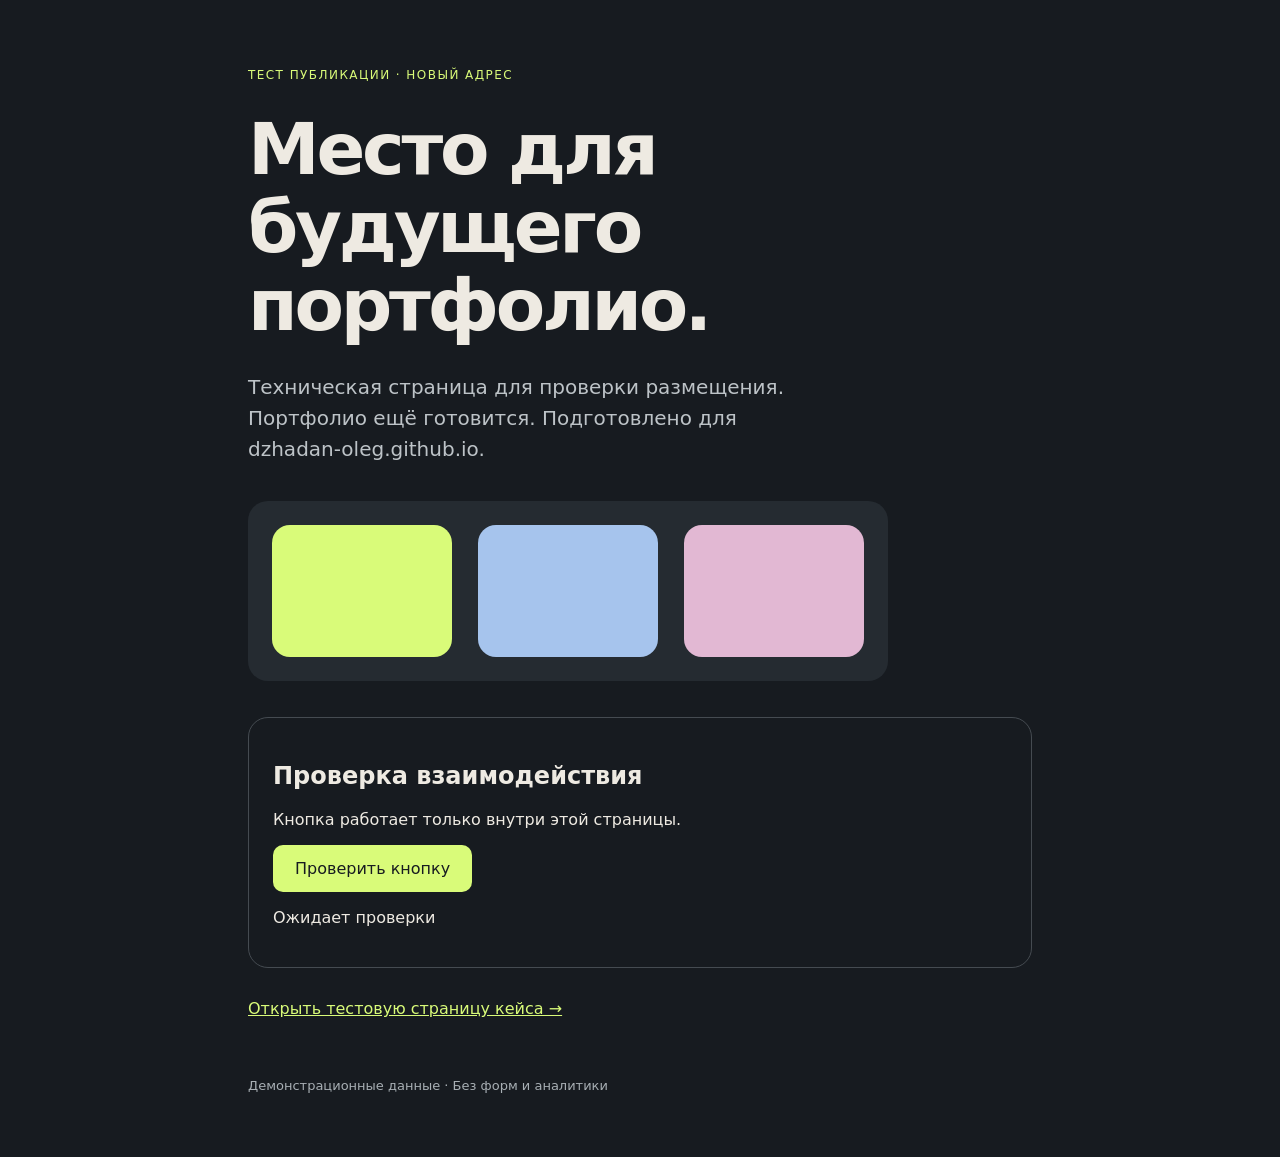
==== docs/index.html @ 4dda626f "Prepare portfolio test for organization Pages address" ====
<!doctype html><html lang="ru"><head><meta charset="utf-8"><meta name="viewport" content="width=device-width, initial-scale=1"><meta name="robots" content="noindex,nofollow"><title>Проверка публикации портфолио</title><link rel="stylesheet" href="assets/style.css"></head><body><main><span class="tag">ТЕСТ ПУБЛИКАЦИИ · НОВЫЙ АДРЕС</span><h1>Место для<br>будущего портфолио.</h1><p class="intro">Техническая страница для проверки размещения. Портфолио ещё готовится. Подготовлено для dzhadan-oleg.github.io.</p><img src="assets/test.svg" width="640" height="180" alt="Три цветных блока — проверка загрузки изображения"><section><h2>Проверка взаимодействия</h2><p>Кнопка работает только внутри этой страницы.</p><button id="check" type="button">Проверить кнопку</button><p id="result" role="status">Ожидает проверки</p></section><a href="case.html">Открыть тестовую страницу кейса →</a><footer>Демонстрационные данные · Без форм и аналитики</footer></main><script src="assets/app.js"></script></body></html>
---- docs/assets/style.css ----
:root{font-family:system-ui,sans-serif;color:#eeeae2;background:#171b20;font-synthesis:none}*{box-sizing:border-box}body{margin:0}main{max-width:840px;margin:auto;padding:64px 28px}h1{font-size:clamp(38px,7vw,72px);line-height:1.08;letter-spacing:-.045em;margin:28px 0}h2{font-size:24px}.tag{font-size:12px;letter-spacing:.12em;color:#d9fb79}.intro{max-width:560px;font-size:20px;line-height:1.55;color:#bdc3c7}img{display:block;max-width:100%;height:auto;margin:36px 0;border-radius:20px}section{padding:24px;border:1px solid #454b51;border-radius:20px;margin-bottom:28px}button{background:#d9fb79;color:#171b20;border:0;border-radius:10px;padding:14px 22px;font:inherit;cursor:pointer}a{color:#d9fb79;line-height:1.6}button:focus-visible,a:focus-visible{outline:3px solid #fff;outline-offset:5px}footer{margin-top:56px;font-size:13px;color:#a8afb4}@media(max-width:480px){main{padding:36px 20px}section{padding:20px}}
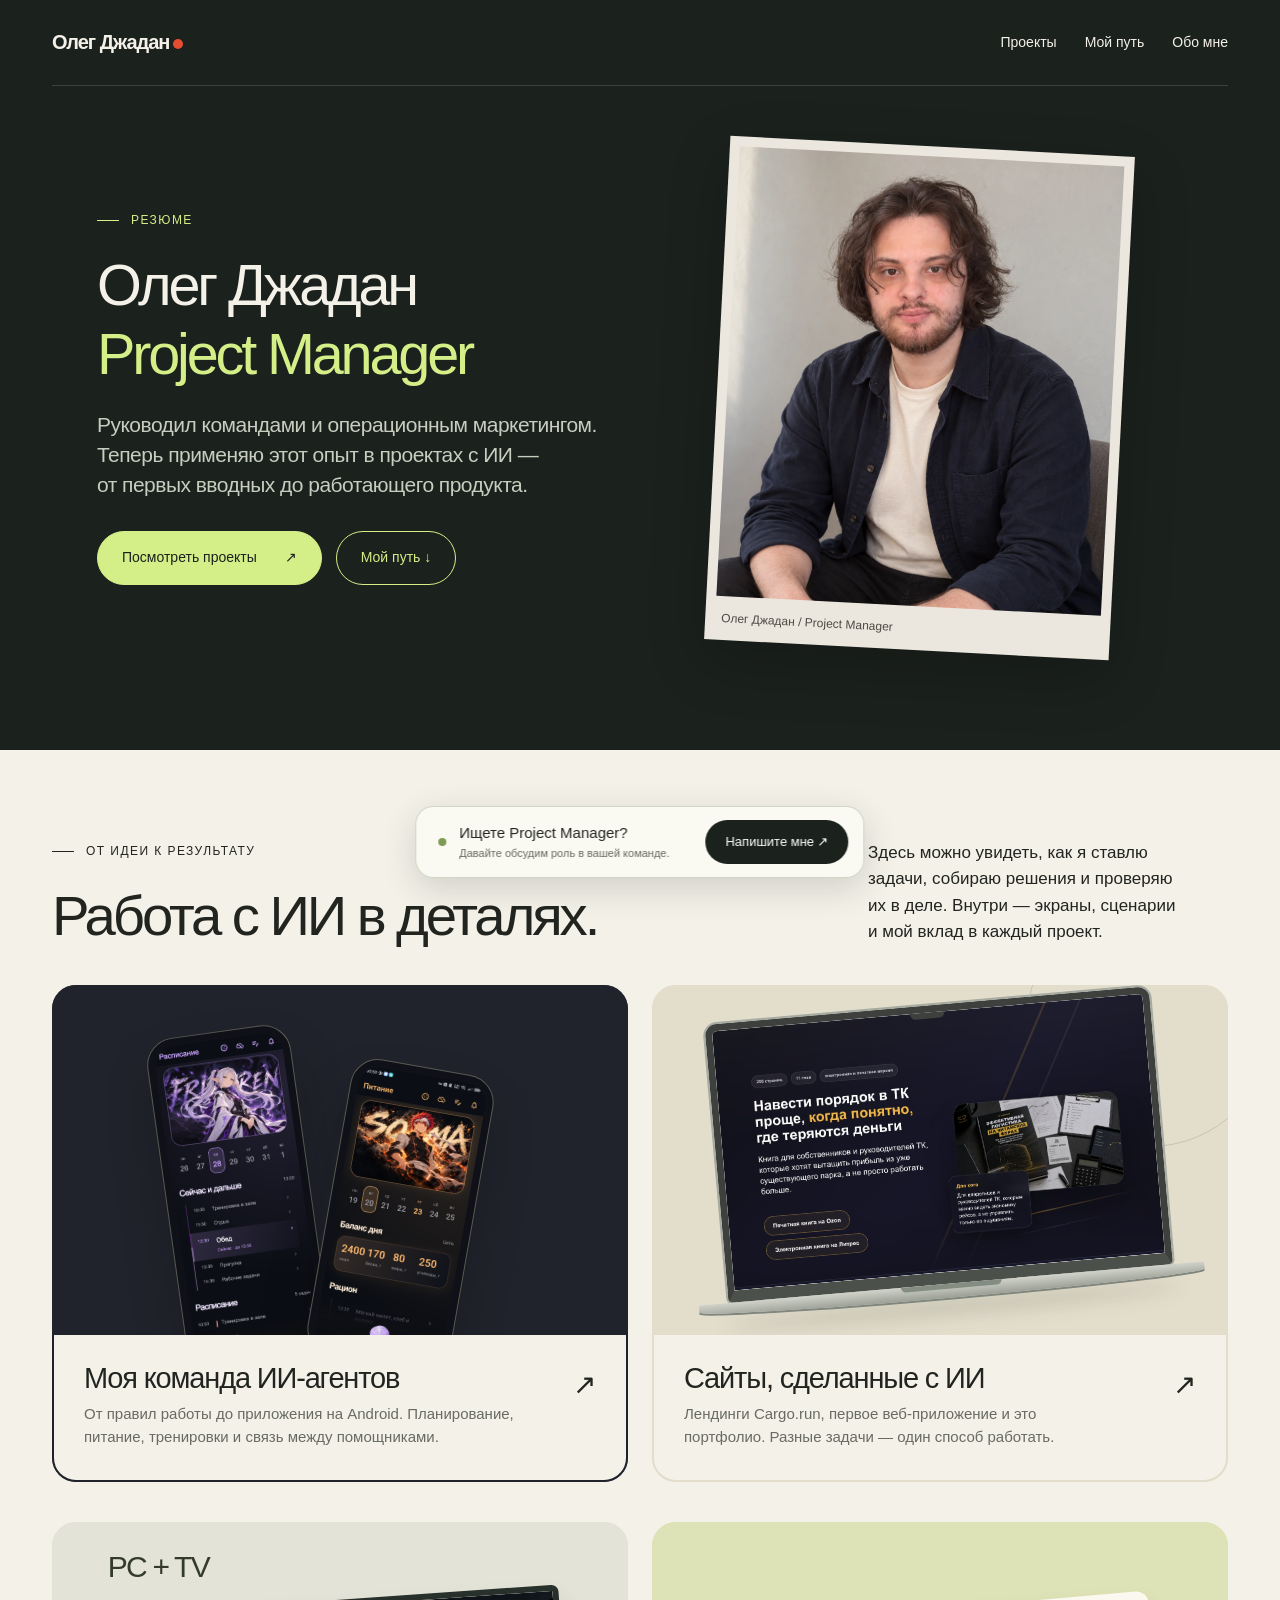
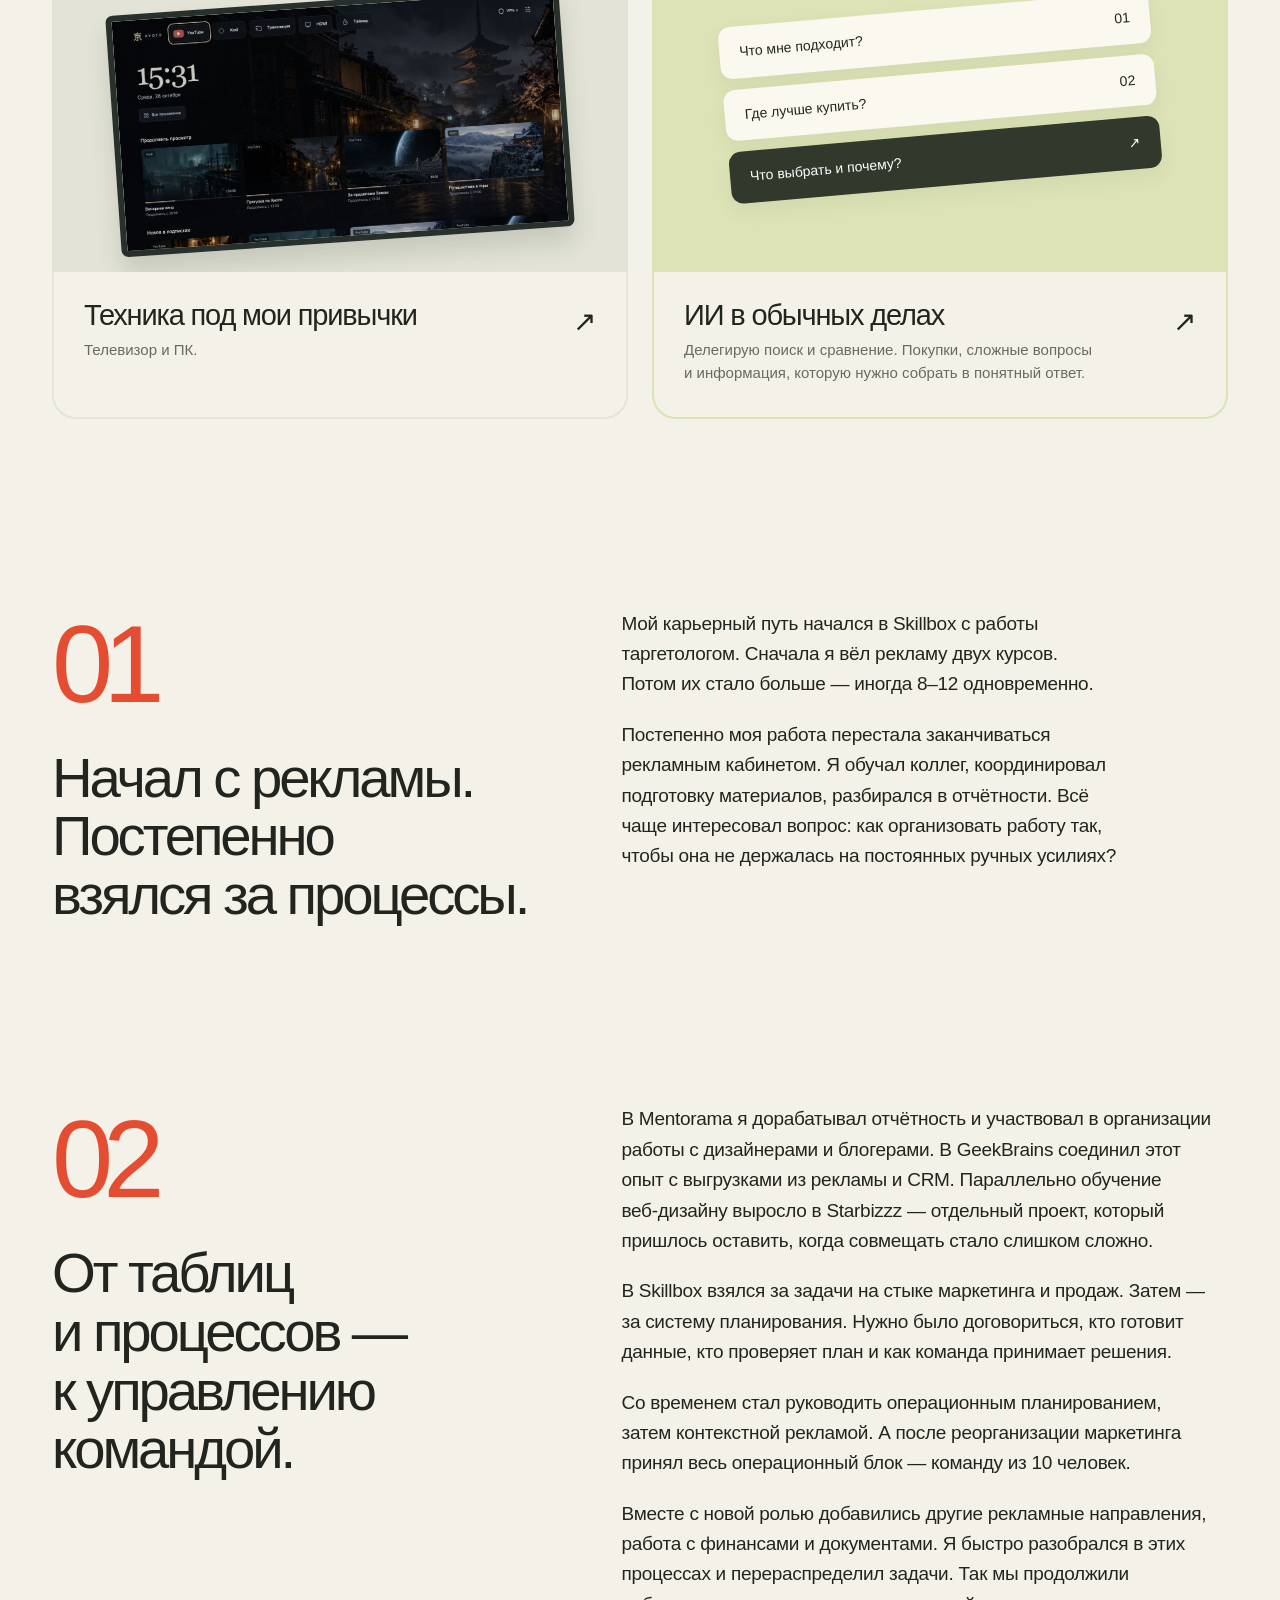
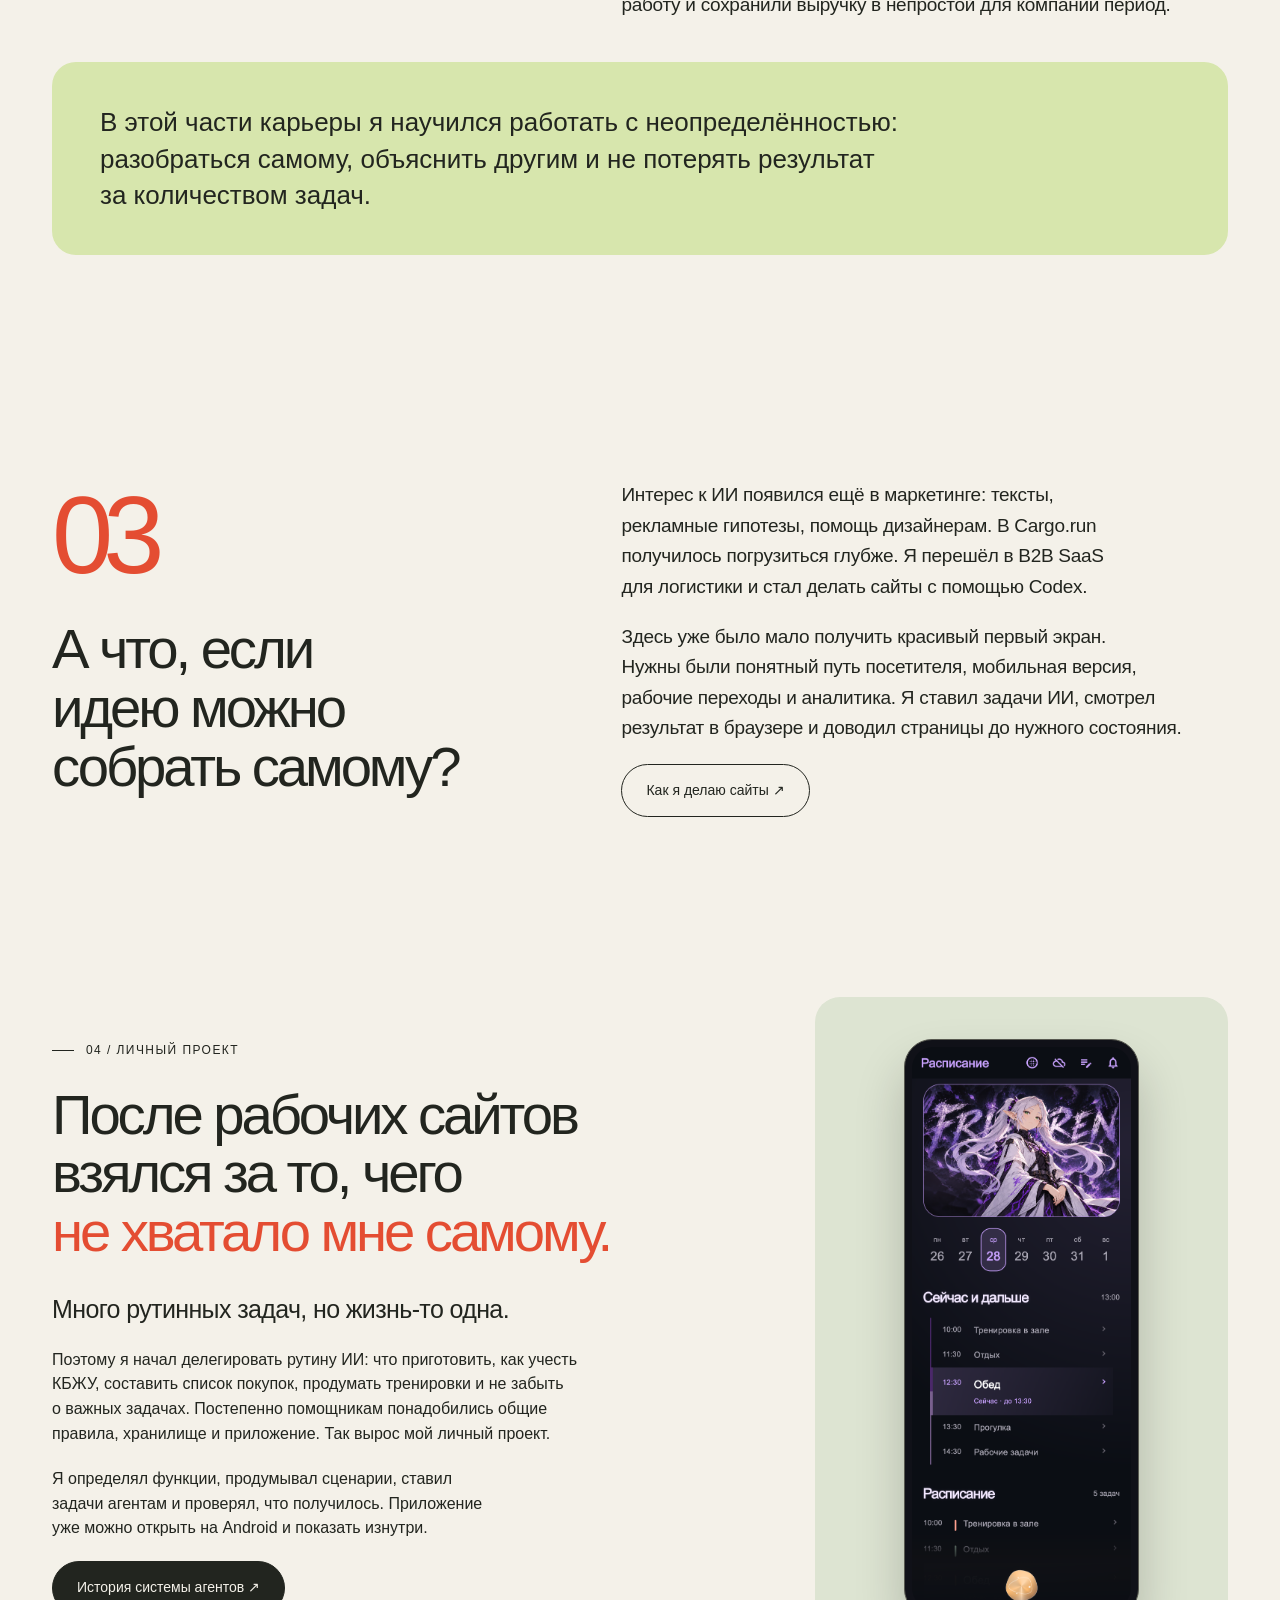
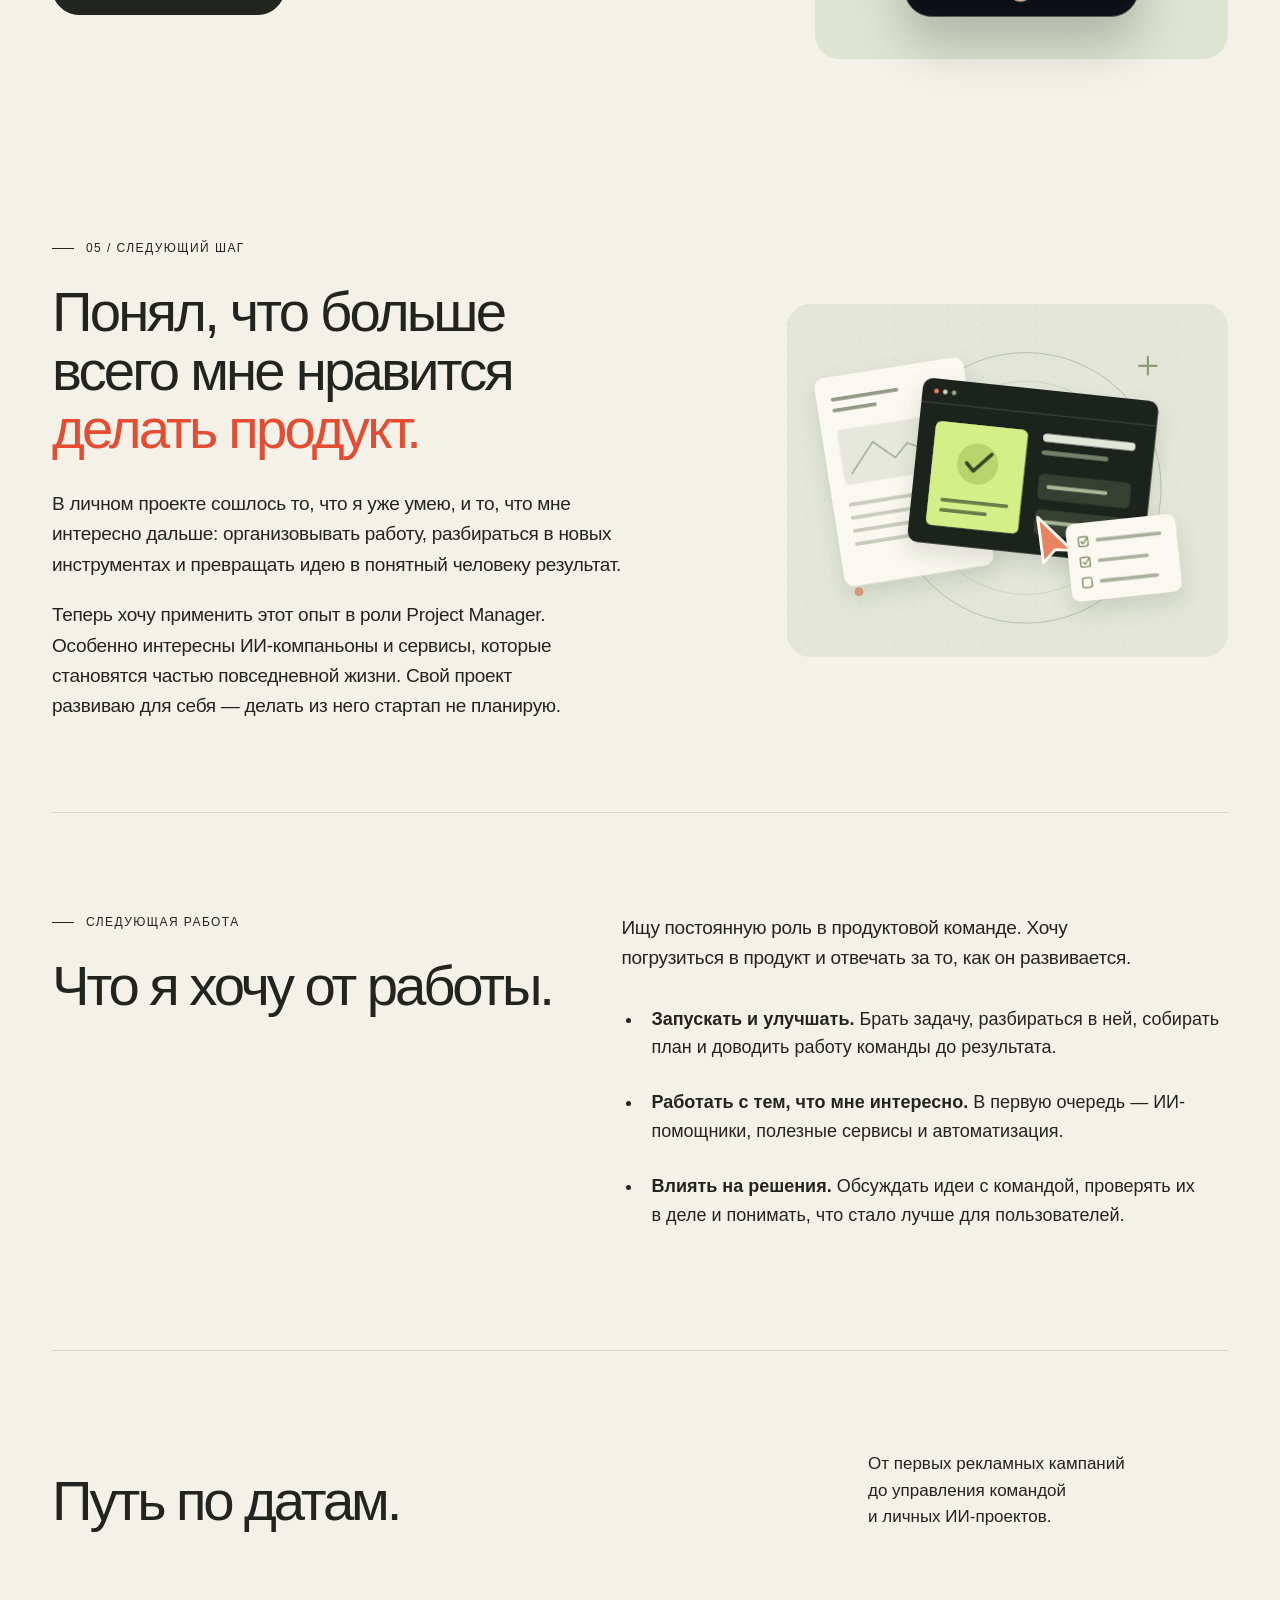
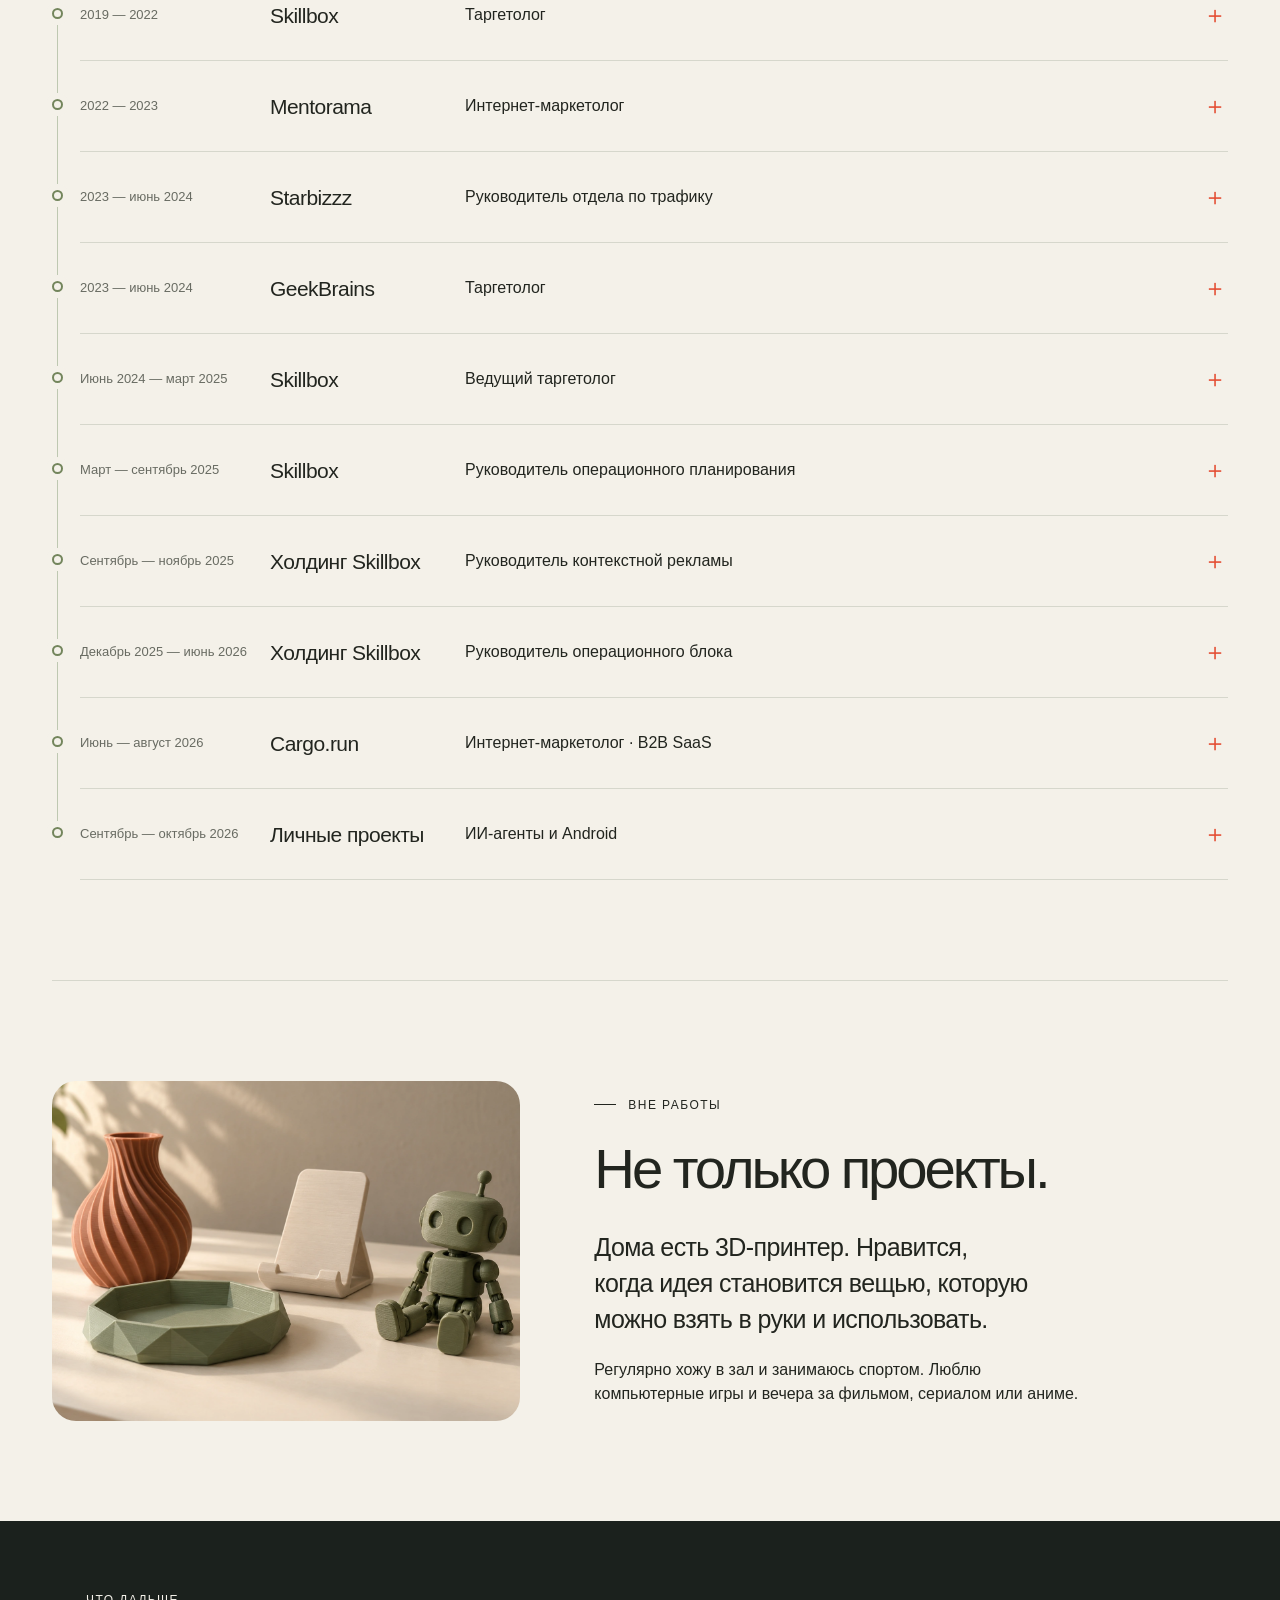
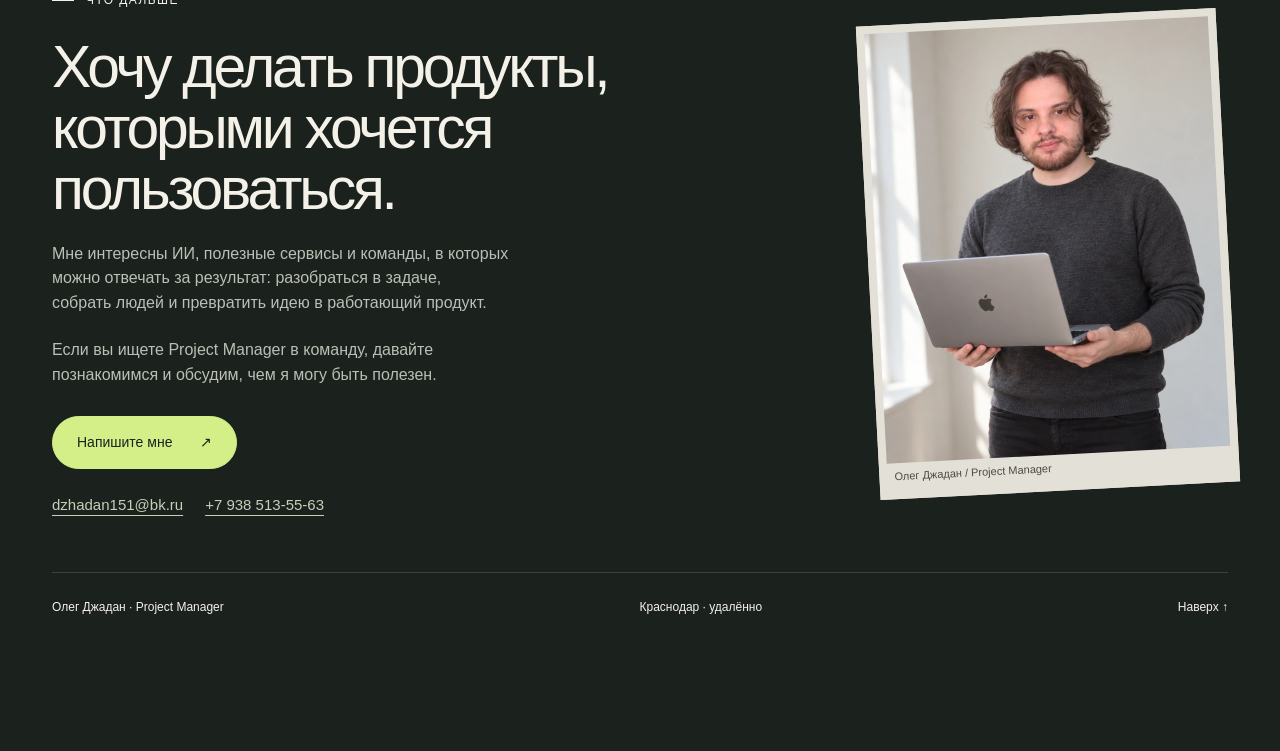
==== commit 58d09661: "Publish Oleg Dzhadan portfolio with optimized media" ====
--- a/docs/index.html
+++ b/docs/index.html
@@ -1 +1,40 @@
-<!doctype html><html lang="ru"><head><meta charset="utf-8"><meta name="viewport" content="width=device-width, initial-scale=1"><meta name="robots" content="noindex,nofollow"><title>Проверка публикации портфолио</title><link rel="stylesheet" href="assets/style.css"></head><body><main><span class="tag">ТЕСТ ПУБЛИКАЦИИ · НОВЫЙ АДРЕС</span><h1>Место для<br>будущего портфолио.</h1><p class="intro">Техническая страница для проверки размещения. Портфолио ещё готовится. Подготовлено для dzhadan-oleg.github.io.</p><img src="assets/test.svg" width="640" height="180" alt="Три цветных блока — проверка загрузки изображения"><section><h2>Проверка взаимодействия</h2><p>Кнопка работает только внутри этой страницы.</p><button id="check" type="button">Проверить кнопку</button><p id="result" role="status">Ожидает проверки</p></section><a href="case.html">Открыть тестовую страницу кейса →</a><footer>Демонстрационные данные · Без форм и аналитики</footer></main><script src="assets/app.js"></script></body></html>
+<!doctype html><html lang="ru"><head><meta charset="utf-8"><meta name="viewport" content="width=device-width, initial-scale=1"><meta name="robots" content="noindex,nofollow,noarchive,noimageindex"><meta name="description" content="Олег Джадан: управление проектами, личная система ИИ-агентов и сайты, созданные с помощью ИИ."><title>Project Manager — резюме — Олег Джадан</title><link rel="stylesheet" href="style.css?v=24"><link rel="stylesheet" href="case-sheet.css?v=17"><link rel="icon" href="/favicon.svg" type="image/svg+xml"><link rel="canonical" href="https://dzhadan-oleg.github.io/"><meta property="og:type" content="website"><meta property="og:locale" content="ru_RU"><meta property="og:title" content="Олег Джадан — Project Manager"><meta property="og:description" content="Управление проектами, опыт работы и личные проекты с ИИ."><meta property="og:url" content="https://dzhadan-oleg.github.io/"><meta property="og:image" content="https://dzhadan-oleg.github.io/assets/share-portrait.jpg"><meta property="og:image:width" content="1122"><meta property="og:image:height" content="1402"><meta property="og:image:alt" content="Олег Джадан"><meta name="twitter:card" content="summary_large_image"></head><body id="top" class=""><div class="progress" aria-hidden="true"></div><header class="story-nav"><div class="wrap"><nav class="nav" aria-label="Главная навигация"><a class="brand" href="index.html">Олег Джадан<span></span></a><div class="navlinks"><a href="index.html#projects">Проекты</a><a href="index.html#experience">Мой путь</a><a href="index.html#about">Обо мне</a></div></nav></div></header><main><section class="story-hero story-with-portrait resume-hero">
+  <div class="wrap story-hero-grid">
+    <div class="story-copy">
+      <div class="eyebrow">Резюме</div>
+      <h1><span>Олег</span> <span>Джадан</span></h1>
+      <p class="hero-role"><span>Project</span> <span>Manager</span></p>
+      <p class="lead">Руководил командами и операционным маркетингом. Теперь применяю этот опыт в проектах с ИИ — от первых вводных до работающего продукта.</p>
+      <div class="actions"><a class="button primary" href="#projects">Посмотреть проекты <span>↗</span></a><a class="button" href="#chapter1">Мой путь ↓</a></div>
+    </div>
+    <figure class="story-portrait"><img decoding="async" src="assets/oleg-hero-approved.webp" width="1122" height="1402" alt="Олег Джадан" fetchpriority="high"><figcaption>Олег Джадан / Project Manager</figcaption></figure>
+  </div>
+</section>
+<div class="wrap home-content">
+  <section class="section projects-intro" id="projects">
+    <div class="section-heading"><div><div class="eyebrow">От идеи к результату</div><h2>Работа с ИИ в деталях.</h2></div><p>Здесь можно увидеть, как я ставлю задачи, собираю решения и проверяю их в деле. Внутри — экраны, сценарии и мой вклад в каждый проект.</p></div>
+    <div class="projects">
+    <a class="project project-agents" href="agents-story.html"><div class="project-art dark"><div class="phone"><img decoding="async" src="assets/frieren-day-demo.webp" alt="Экран расписания" loading="lazy" width="1216" height="2688"></div><div class="phone"><img decoding="async" src="assets/soma.webp" alt="Экран питания" loading="lazy" width="1216" height="2688"></div></div><div class="project-label"><div><h3>Моя команда ИИ-агентов</h3><p>От правил работы до приложения на Android. Планирование, питание, тренировки и связь между помощниками.</p></div><span class="arrow">↗</span></div></a>
+    <a class="project project-websites" href="websites-story.html"><div class="project-art laptop-art"><div class="macbook"><div class="macbook-display"><div class="macbook-camera" aria-hidden="true"></div><img decoding="async" src="assets/cargo-book.png" width="1280" height="720" loading="lazy" alt="Сайт Cargo.run на экране ноутбука"></div><div class="macbook-base" aria-hidden="true"><span></span></div><div class="macbook-shadow" aria-hidden="true"></div></div></div><div class="project-label"><div><h3>Сайты, сделанные с ИИ</h3><p>Лендинги Cargo.run, первое веб-приложение и это портфолио. Разные задачи — один способ работать.</p></div><span class="arrow">↗</span></div></a>
+    <a class="project project-tech" href="tech.html"><div class="project-art tech-project-art"><div class="tech-cover-label" aria-hidden="true">PC + TV</div><div class="tech-cover-screen"><img decoding="async" src="assets/tech/kyoto-home-prepared.png" width="1280" height="720" loading="lazy" alt="Главный экран Kyoto"></div></div><div class="project-label"><div><h3>Техника под мои привычки</h3><p>Телевизор и ПК.</p></div><span class="arrow">↗</span></div></a>
+    <a class="project project-everyday" href="everyday-story.html"><div class="project-art olive"><div class="shopping-art" aria-hidden="true"><div><span>Что мне подходит?</span><span>01</span></div><div><span>Где лучше купить?</span><span>02</span></div><div><span>Что выбрать и почему?</span><span>↗</span></div></div></div><div class="project-label"><div><h3>ИИ в обычных делах</h3><p>Делегирую поиск и сравнение. Покупки, сложные вопросы и информация, которую нужно собрать в понятный ответ.</p></div><span class="arrow">↗</span></div></a></div>
+  </section>
+  <section class="chapter" id="chapter1">
+    <div class="split"><div><div class="chapter-number">01</div><h2>Начал с рекламы. Постепенно взялся за процессы.</h2></div><div class="article"><p>Мой карьерный путь начался в Skillbox с работы таргетологом. Сначала я вёл рекламу двух курсов. Потом их стало больше — иногда 8–12 одновременно.</p><p>Постепенно моя работа перестала заканчиваться рекламным кабинетом. Я обучал коллег, координировал подготовку материалов, разбирался в отчётности. Всё чаще интересовал вопрос: как организовать работу так, чтобы она не держалась на постоянных ручных усилиях?</p></div></div>
+  </section>
+  <section class="chapter chapter-with-band">
+    <div class="split"><div><div class="chapter-number">02</div><h2>От таблиц и процессов — к управлению командой.</h2></div><div class="article"><p>В Mentorama я дорабатывал отчётность и участвовал в организации работы с дизайнерами и блогерами. В GeekBrains соединил этот опыт с выгрузками из рекламы и CRM. Параллельно обучение веб-дизайну выросло в Starbizzz — отдельный проект, который пришлось оставить, когда совмещать стало слишком сложно.</p><p>В Skillbox взялся за задачи на стыке маркетинга и продаж. Затем — за систему планирования. Нужно было договориться, кто готовит данные, кто проверяет план и как команда принимает решения.</p><p>Со временем стал руководить операционным планированием, затем контекстной рекламой. А после реорганизации маркетинга принял весь операционный блок — команду из 10 человек.</p><p>Вместе с новой ролью добавились другие рекламные направления, работа с финансами и документами. Я быстро разобрался в этих процессах и перераспределил задачи. Так мы продолжили работу и сохранили выручку в непростой для компании период.</p></div></div>
+    <div class="story-band"><p>В этой части карьеры я научился работать с неопределённостью: разобраться самому, объяснить другим и не потерять результат за количеством задач.</p></div>
+  </section>
+  <section class="chapter chapter-after-band">
+    <div class="split"><div><div class="chapter-number">03</div><h2>А что, если идею можно собрать самому?</h2></div><div class="article"><p>Интерес к ИИ появился ещё в маркетинге: тексты, рекламные гипотезы, помощь дизайнерам. В Cargo.run получилось погрузиться глубже. Я перешёл в B2B SaaS для логистики и стал делать сайты с помощью Codex.</p><p>Здесь уже было мало получить красивый первый экран. Нужны были понятный путь посетителя, мобильная версия, рабочие переходы и аналитика. Я ставил задачи ИИ, смотрел результат в браузере и доводил страницы до нужного состояния.</p><a class="button" href="websites-story.html">Как я делаю сайты ↗</a></div></div>
+  </section>
+  <section class="chapter personal-project" id="personal-project">
+    <div class="personal-grid"><div class="personal-copy"><div class="eyebrow">04 / Личный проект</div><h2>После рабочих сайтов взялся за то, чего <span class="accent">не хватало мне самому.</span></h2><p class="lead">Много рутинных задач, но жизнь-то одна.</p><p>Поэтому я начал делегировать рутину ИИ: что приготовить, как учесть КБЖУ, составить список покупок, продумать тренировки и не забыть о важных задачах. Постепенно помощникам понадобились общие правила, хранилище и приложение. Так вырос мой личный проект.</p><p>Я определял функции, продумывал сценарии, ставил задачи агентам и проверял, что получилось. Приложение уже можно открыть на Android и показать изнутри.</p><a class="button primary" href="agents-story.html">История системы агентов ↗</a></div><div class="scenario-media frieren-preview"><div class="phone"><img decoding="async" src="assets/frieren-day-demo.webp" alt="Фрирен — план дня в личном Android-приложении" loading="lazy" width="1216" height="2688"></div></div></div>
+  </section>
+  <section class="chapter next-step" id="next-step"><div class="next-step-grid"><div class="next-step-copy"><div class="eyebrow">05 / Следующий шаг</div><p class="bigstatement">Понял, что больше всего мне нравится <span class="accent">делать продукт.</span></p><div class="article"><p>В личном проекте сошлось то, что я уже умею, и то, что мне интересно дальше: организовывать работу, разбираться в новых инструментах и превращать идею в понятный человеку результат.</p><p>Теперь хочу применить этот опыт в роли Project Manager. Особенно интересны ИИ-компаньоны и сервисы, которые становятся частью повседневной жизни. Свой проект развиваю для себя — делать из него стартап не планирую.</p></div></div><figure class="next-step-art"><img decoding="async" src="assets/product-work.svg" width="600" height="480" loading="lazy" alt="Иллюстрация: эскизы интерфейса, список задач и готовый экран продукта"></figure></div></section>
+  <section class="section work-wishes" id="work"><div class="split"><div><div class="eyebrow">Следующая работа</div><h2>Что я хочу от работы.</h2></div><div class="article"><p class="lead">Ищу постоянную роль в продуктовой команде. Хочу погрузиться в продукт и отвечать за то, как он развивается.</p><ul class="work-points"><li><strong>Запускать и улучшать.</strong> Брать задачу, разбираться в ней, собирать план и доводить работу команды до результата.</li><li><strong>Работать с тем, что мне интересно.</strong> В первую очередь — ИИ-помощники, полезные сервисы и автоматизация.</li><li><strong>Влиять на решения.</strong> Обсуждать идеи с командой, проверять их в деле и понимать, что стало лучше для пользователей.</li></ul></div></div></section>
+  <section class="section" id="experience"><div class="section-heading"><h2>Путь по датам.</h2><p>От первых рекламных кампаний до управления командой и личных ИИ-проектов.</p></div><div class="career-path"><details class="career-stop"><summary><span class="path-dot" aria-hidden="true"></span><time>2019 — 2022</time><span class="path-company">Skillbox</span><span class="path-role">Таргетолог</span><span class="path-toggle" aria-hidden="true">＋</span></summary><div class="path-detail"><p>Продвигал IT-курсы и вебинары в России и СНГ. Начинал с двух курсов, со временем вёл 8–12 одновременно. Совокупный рекламный бюджет за период — около 25 млн рублей.</p><ul><li>Планировал и запускал кампании, тестировал рекламные гипотезы и участвовал в расчёте экономики курсов.</li><li>Ставил задачи дизайнерам и копирайтерам, координировал подготовку материалов.</li><li>Обучал новых сотрудников отдела работе с рекламными кампаниями.</li></ul></div></details><details class="career-stop"><summary><span class="path-dot" aria-hidden="true"></span><time>2022 — 2023</time><span class="path-company">Mentorama</span><span class="path-role">Интернет-маркетолог</span><span class="path-toggle" aria-hidden="true">＋</span></summary><div class="path-detail"><p>Старший специалист по таргетированной рекламе · май — декабрь 2022</p><p>Вёл рекламу образовательных продуктов на рынке Бразилии.</p><ul><li>Предложил и реализовал доработку отчётности в Google Sheets: на основе нескольких исходных показателей рассчитывалась вся воронка — от расходов до продаж и окупаемости.</li><li>Добавил подробные разбивки и сравнение с планом, улучшил интерфейс. Отчётность стала глубже без увеличения времени заполнения; часть операций ускорилась. Систему использовал весь отдел.</li></ul><p>Помощник маркетолога — интернет-маркетинг · январь — июль 2023</p><p>Развивал маркетинг образовательных продуктов на рынке Бразилии. Тестировал новые каналы, включая TikTok и LinkedIn.</p><ul><li>Участвовал в разработке процесса работы с блогерами: этапы взаимодействия, регламенты и отчётность для оценки размещений.</li><li>Помогал организовать работу маркетинга с дизайнерами. Наладил передачу результатов креативов из рекламы, чтобы дизайнеры могли учитывать их в новых материалах.</li><li>Внедрял ChatGPT для подготовки тестовых заданий, рекламных текстов и гипотез. Помогал дизайнерам подбирать и тестировать генерацию изображений и анимацию креативов.</li><li>Участвовал в проекте коротких обучающих роликов для YouTube с использованием ИИ. Пилот одобрило руководство, но регулярный выпуск не запустили из-за ограничений бюджета.</li></ul></div></details><details class="career-stop"><summary><span class="path-dot" aria-hidden="true"></span><time>2023 — июнь 2024</time><span class="path-company">Starbizzz</span><span class="path-role">Руководитель отдела по трафику</span><span class="path-toggle" aria-hidden="true">＋</span></summary><div class="path-detail"><p>Начал с обучения веб-дизайну для расширения навыков. Постепенно подключился к задачам школы и взял на себя привлечение клиентов, совмещая проект с основной работой.</p><ul><li>Сформировал команду, координировал специалистов по рекламе, дизайну и аналитике, подключал подрядчиков.</li><li>Организовывал запуск и доработку сайтов, чат-ботов, марафонов и автовебинаров. Распределял задачи между собой, командой и подрядчиками.</li><li>Настроил сквозную аналитику и отчётность, наладил передачу заявок в продажи и контроль их обработки. Тестировал новые источники привлечения и географии.</li></ul><p>Завершил участие, когда масштаб проекта стало сложно совмещать с основной работой. Решил сосредоточиться на развитии внутри Skillbox.</p></div></details><details class="career-stop"><summary><span class="path-dot" aria-hidden="true"></span><time>2023 — июнь 2024</time><span class="path-company">GeekBrains</span><span class="path-role">Таргетолог</span><span class="path-toggle" aria-hidden="true">＋</span></summary><div class="path-detail"><p>Вёл рекламу во ВКонтакте для 6–8 образовательных курсов, участвовал в планировании и анализе результатов.</p><ul><li>Автоматизировал отчётность: объединил данные рекламного кабинета и CRM. Для обновления отчёта было достаточно загрузить две выгрузки.</li><li>Готовил отчёты и сверки для руководства, помогал тимлиду готовиться к встречам и решал технические задачи по обработке данных.</li></ul><p>Команды GeekBrains и Skillbox работали в одном отделе. Консультировал тимлида Skillbox по аналитике и планированию. При сокращении маркетинга GeekBrains при его поддержке перешёл в Skillbox на позицию ведущего таргетолога.</p></div></details><details class="career-stop"><summary><span class="path-dot" aria-hidden="true"></span><time>Июнь 2024 — март 2025</time><span class="path-company">Skillbox</span><span class="path-role">Ведущий таргетолог</span><span class="path-toggle" aria-hidden="true">＋</span></summary><div class="path-detail"><p>Вёл рекламу во ВКонтакте для прямых продаж и вебинаров. Затем взял на себя проекты по обработке лидов и планированию маркетинга.</p><ul><li>Изучил успешный подход подрядчика и организовал тесты на своих курсах и проектах команды. Часть проектов вернулась к окупаемости. Определил, что механика лучше работает на широкой аудитории, и организовал её применение на подходящих вебинарах.</li><li>Наладил совместную работу маркетинга и отдела продаж: ввёл регламент, таблицы для разбора кейсов, контроль задач и ответственных. Организовал проверку скорости обработки лидов, причин закрытия сделок и звонков. Координировал тестирование изменений и оценку их влияния на продажи.</li><li>Внедрял планирование от расходов до выручки, чтобы вовремя сокращать затраты на неэффективные курсы. На фоне комплекса изменений к концу 2024 года конверсия из лида в продажу выросла примерно вдвое, канал вернулся к положительной окупаемости.</li><li>Отвечал за разработку ГСП — глобальной системы планирования. Вместе с руководителем распространил подход на другие каналы: к февралю 2025 года по нему работали команды контекста и инфлюенс-маркетинга.</li></ul><p>В марте 2025 года назначен руководителем операционного планирования.</p></div></details><details class="career-stop"><summary><span class="path-dot" aria-hidden="true"></span><time>Март — сентябрь 2025</time><span class="path-company">Skillbox</span><span class="path-role">Руководитель операционного планирования</span><span class="path-toggle" aria-hidden="true">＋</span></summary><div class="path-detail"><p>Отвечал за планирование операционного маркетинга, развитие системы планирования и координацию связанных задач отдела. В команде — три сотрудника, которые совмещали эти задачи с основной работой.</p><ul><li>Организовал ежемесячный процесс планирования: кто готовит данные и планы, кто их проверяет, в какие сроки и как согласуются изменения. Координировал специалистов, тимлидов, performance-менеджеров и отдел продаж.</li><li>Развивал глобальную систему планирования — ГСП. Упростил интерфейс и структуру таблиц, улучшил совместную работу, добавил расчёты для проверки планов и учёт выручки от косвенного влияния рекламы.</li><li>Автоматизировал подготовку планов по результатам предыдущих месяцев. Команда получала готовый предварительный расчёт, проверяла его и вносила необходимые правки. Это сократило ручную работу.</li><li>Распределял задачи и нагрузку команды, контролировал сроки. Координировал автоматизации и подготовку отчётности, участвовал в создании и тестировании отчёта по ассоциированной выручке.</li></ul><p>Планирование стало понятнее для участников. Учёт последних результатов и своевременные изменения планов помогали избегать просадок окупаемости рекламы — ROMI.</p><p>В сентябре 2025 года по предложению нового руководителя блока перешёл на должность руководителя контекстной рекламы.</p></div></details><details class="career-stop"><summary><span class="path-dot" aria-hidden="true"></span><time>Сентябрь — ноябрь 2025</time><span class="path-company">Холдинг Skillbox</span><span class="path-role">Руководитель контекстной рекламы</span><span class="path-toggle" aria-hidden="true">＋</span></summary><div class="path-detail"><p>Руководил контекстной рекламой Skillbox, Skillfactory, Contented и GeekBrains для прямых продаж и вебинаров. Управлял бюджетом в несколько десятков миллионов рублей в месяц.</p><ul><li>Перестроил команду: провёл индивидуальные встречи, разобрал проблемы и перераспределил задачи. Провёл кадровые изменения, включая увольнения и повышения сотрудников. Наладил обмен опытом и взаимодействие с другими отделами.</li><li>Оптимизировал кампании и расходы, отдельно пересмотрел работу с вебинарами. Сформировал план развития направления и проверки рекламных гипотез.</li><li>Подключил подрядчика: организовал совместную работу с командой, постановку задач и контроль результатов.</li><li>Вместе с сотрудниками и с помощью ИИ разработал сервис для сбора поисковых запросов под рекламные кампании.</li><li>Сохранил выручку меньшим составом команды. В ноябре 2025 года направление показало лучшие показатели маржинальности за год.</li></ul><p>В декабре после масштабного сокращения маркетинга возглавил операционный блок. Дополнительно принял таргетированную рекламу и новые источники трафика, включая Т-Банк, Сбер, Ozon и другие площадки.</p></div></details><details class="career-stop"><summary><span class="path-dot" aria-hidden="true"></span><time>Декабрь 2025 — июнь 2026</time><span class="path-company">Холдинг Skillbox</span><span class="path-role">Руководитель операционного блока</span><span class="path-toggle" aria-hidden="true">＋</span></summary><div class="path-detail"><p>Руководил операционным маркетингом холдинга: Skillbox, Skillfactory, Contented и GeekBrains. В зоне ответственности — контекстная и таргетированная реклама, новые каналы, планирование и техническая поддержка. Команда — 10 сотрудников и два подрядчика.</p><ul><li>Принял управление после сокращения команды и бюджетов. Подхватил текущие кампании, перераспределил нагрузку и приоритеты, сохранил работу направлений и выручку блока.</li><li>Руководил тестированием новых источников трафика: ставил задачи, контролировал запуски, оценивал прямые продажи и влияние на другие каналы. По результатам выбирал направления для дальнейшей работы.</li><li>Подхватил размещение в Т-Банке в процессе запуска и координировал работу команды в новогодние праздники.</li><li>Отвечал за планы, бюджеты и отчётность перед руководством маркетинга и CEO. Быстро освоил новые для себя задачи по документообороту и взаимодействию с финансами.</li></ul><p>В июне 2026 года перешёл в Cargo.run по приглашению бывшего коллеги: после нескольких лет в EdTech хотел попробовать B2B SaaS и глубже применять ИИ, на который раньше не хватало времени из-за управленческой нагрузки.</p></div></details><details class="career-stop"><summary><span class="path-dot" aria-hidden="true"></span><time>Июнь — август 2026</time><span class="path-company">Cargo.run</span><span class="path-role">Интернет-маркетолог · B2B SaaS</span><span class="path-toggle" aria-hidden="true">＋</span></summary><div class="path-detail"><p>Продвигал B2B SaaS-продукт для транспортных компаний. С помощью Codex и других ИИ-инструментов создавал сайты и рекламные креативы без привлечения дизайнера. Настраивал рекламу и ретаргетинг в Яндекс Директе и VK Ads, связывал аналитику сайтов с данными CRM для оценки заявок и продаж.</p><p>Ушёл по собственному желанию: хотел попробовать новое направление после EdTech, но работа снова сосредоточилась на вебинарах и обучении. Частые переключения между задачами и переработки усилили усталость от маркетинга.</p></div></details><details class="career-stop"><summary><span class="path-dot" aria-hidden="true"></span><time>Сентябрь — октябрь 2026</time><span class="path-company">Личные проекты</span><span class="path-role">ИИ-агенты и Android</span><span class="path-toggle" aria-hidden="true">＋</span></summary><div class="path-detail"><p>После ухода из Cargo.run занялся личным проектом: объединил инструменты для планирования дня, питания, тренировок и финансов в полноценное Android-приложение с ИИ-агентами. С помощью Codex и Claude Code организовал разработку: определял функции, продумывал сценарии и интерфейс, ставил задачи агентам, проверял и дорабатывал результат. Приложение использую сам и готов показать на собеседовании.</p><p>В этом проекте совмещал задачи продакта и проджекта — от выбора функций до управления разработкой. Мне понравилась эта работа, и вместе с предыдущим управленческим опытом она подтолкнула меня к переходу в управление проектами и продуктами.</p><p>В повседневной жизни использую ИИ для планирования, анализа финансов, работы с информацией и создания небольших программ, которые упрощают рутинные задачи.</p></div></details></div></section>
+  <section class="section hobbies" id="about"><div class="hobby-grid"><div class="hobby-copy"><div class="eyebrow">Вне работы</div><h2>Не только проекты.</h2><p class="lead">Дома есть 3D-принтер. Нравится, когда идея становится вещью, которую можно взять в руки и использовать.</p><p>Регулярно хожу в зал и занимаюсь спортом. Люблю компьютерные игры и вечера за фильмом, сериалом или аниме.</p></div><figure class="hobby-image"><img decoding="async" src="assets/printed-objects-illustration.webp" width="1536" height="1024" loading="lazy" alt="Иллюстрация 3D-печати: ваза, подставка, лоток и фигурка робота"></figure></div></section>
+</div>
+</main><footer class="footer contact-footer" id="contact"><div class="wrap"><div class="contact-grid"><div><div class="eyebrow">Что дальше</div><h2>Хочу делать продукты, которыми хочется пользоваться.</h2><p>Мне интересны ИИ, полезные сервисы и команды, в которых можно отвечать за результат: разобраться в задаче, собрать людей и превратить идею в работающий продукт.</p><p>Если вы ищете Project Manager в команду, давайте познакомимся и обсудим, чем я могу быть полезен.</p><a class="button contact-button" href="https://t.me/OLMill" target="_blank" rel="noopener">Напишите мне <span>↗</span></a><div class="contact-methods"><a href="mailto:dzhadan151@bk.ru">dzhadan151@bk.ru</a><a href="tel:+79385135563">+7 938 513-55-63</a></div></div><figure class="contact-photo"><img decoding="async" src="assets/oleg-contact-approved.webp" width="1122" height="1402" alt="Олег Джадан" loading="lazy"><figcaption>Олег Джадан / Project Manager</figcaption></figure></div><div class="footerline"><span>Олег Джадан · Project Manager</span><span>Краснодар · удалённо</span><a href="#top">Наверх ↑</a></div></div></footer><aside class="contact-dock" aria-label="Связаться с Олегом"><div><span class="dock-dot" aria-hidden="true"></span><p>Ищете Project Manager?<small>Давайте обсудим роль в вашей команде.</small></p></div><a href="https://t.me/OLMill" target="_blank" rel="noopener">Напишите мне ↗</a></aside><script src="main.js?v=17"></script><script src="case-sheet.js"></script></body></html>
--- a/docs/style.css
+++ b/docs/style.css
@@ -0,0 +1,400 @@
+@charset "UTF-8";
+:root{--paper:#f4f1e9;--ink:#22251f;--accent:#e44d32;--muted:#686b62;--line:#d6d7cc;--dark:#1b211d;--lime:#d4ef88;--radius:24px}*{box-sizing:border-box}html{scroll-behavior:smooth;scroll-padding-top:90px}body{margin:0;background:var(--paper);color:var(--ink);font-family:Arial,Helvetica,sans-serif;line-height:1.55;-webkit-font-smoothing:antialiased}a{color:inherit;text-decoration:none}button{font:inherit;cursor:pointer}a:focus-visible,button:focus-visible,summary:focus-visible{outline:3px solid var(--accent);outline-offset:5px}img,video{display:block;max-width:100%}figure{margin:0}p{margin:0 0 20px}h1,h2,h3,h4{font-weight:500;line-height:1.04;letter-spacing:-.055em;margin:0}h1{font-size:clamp(48px,7.8vw,112px)}h2{font-size:clamp(36px,5vw,72px)}h3{font-size:clamp(25px,3vw,40px)}h4{font-size:23px}strong{font-weight:600}.wrap{max-width:1320px;margin:auto;padding:0 52px}.narrow{max-width:760px}.nav{min-height:86px;display:flex;align-items:center;justify-content:space-between;gap:24px;border-bottom:1px solid var(--line)}.brand{font-size:20px;font-weight:700;letter-spacing:-.05em}.brand span{display:inline-block;background:var(--accent);width:10px;height:10px;border-radius:50%;margin-left:4px}.navlinks{display:flex;gap:28px;font-size:14px}.navlinks a:hover{color:var(--accent)}.eyebrow{font-size:12px;text-transform:uppercase;letter-spacing:.12em;display:flex;align-items:center;gap:12px;margin-bottom:26px}.eyebrow:before{content:"";width:22px;height:1px;background:currentColor}.lead{font-size:clamp(19px,2vw,25px);line-height:1.45;letter-spacing:-.025em;max-width:660px}.muted{color:var(--muted)}.button{display:inline-flex;align-items:center;gap:28px;border:1px solid currentColor;border-radius:100px;padding:15px 24px;font-size:14px;background:transparent;transition:background .2s,color .2s,transform .2s}.button:hover{background:var(--ink);color:var(--paper);transform:translateY(-2px)}.button.primary{background:var(--ink);color:var(--paper);border-color:var(--ink)}.button.primary:hover{background:var(--accent);border-color:var(--accent)}.actions{display:flex;gap:14px;flex-wrap:wrap;margin-top:30px}.hero{padding:76px 0 64px;display:grid;grid-template-columns:1.12fr .88fr;align-items:center;gap:40px;min-height:680px}.hero h1{margin-bottom:32px}.accent{color:var(--accent)}.hero .lead{font-size:21px;max-width:510px}.hero-visual{position:relative;min-height:490px;background:var(--dark);border-radius:45% 45% 22px 22px;overflow:hidden;display:flex;align-items:center;justify-content:center}.orbit{position:absolute;width:410px;height:410px;border:1px solid #ffffff30;border-radius:50%}.orbit:after{content:"";position:absolute;width:250px;height:250px;left:78px;top:78px;border:1px solid #ffffff22;border-radius:50%}.phone{width:220px;background:#101118;padding:7px;border:1px solid #585950;border-radius:28px;box-shadow:0 28px 50px #0003;overflow:hidden}.phone img{border-radius:21px;width:100%;height:auto}.hero-visual .phone{position:relative;transform:rotate(8deg);margin-top:38px;width:206px}.stamp{position:absolute;bottom:26px;left:24px;color:var(--lime);font-size:12px;letter-spacing:.03em;max-width:130px}.floating-tag{position:absolute;right:18px;top:62px;background:var(--lime);padding:11px 18px;border-radius:40px;transform:rotate(-8deg);font-size:13px;color:#222}.meta-row{display:flex;gap:38px;justify-content:space-between;border-top:1px solid var(--line);padding:22px 0;font-size:13px}.section{padding:100px 0;border-top:1px solid var(--line)}.section-heading{display:flex;justify-content:space-between;gap:35px;align-items:end;margin-bottom:40px}.section-heading p{max-width:360px;margin:0;font-size:17px}.projects{display:grid;grid-template-columns:1fr 1fr;gap:40px 24px}.project{display:block;min-width:0}.project-art{height:350px;border-radius:var(--radius);overflow:hidden;position:relative;display:flex;align-items:center;justify-content:center;background:#e4e4d8}.project-art.dark{background:#21232c}.project-art.orange{background:#f0b68c}.project-art.olive{background:#dde3b7}.project-art .phone{width:145px;transform:rotate(-8deg);position:absolute;top:45px;left:20%}.project-art .phone+ .phone{left:48%;top:80px;transform:rotate(10deg)}.project-label{display:flex;justify-content:space-between;align-items:start;gap:15px;padding-top:20px}.project-label h3{font-size:29px;letter-spacing:-.04em;margin-bottom:8px}.project-label p{font-size:15px;color:var(--muted);max-width:430px;margin:0}.arrow{font-size:28px;transition:transform .2s}.project:hover .arrow{transform:translate(4px,-4px)}.project:hover .project-art{filter:brightness(1.035)}.screen-card{width:80%;height:240px;margin-top:70px;background:#111;border:7px solid #30342d;border-radius:12px;box-shadow:16px 24px 0 #0001;overflow:hidden}.screen-card img{width:100%;height:auto}.type-art{font-size:100px;letter-spacing:-.08em;line-height:1;color:#353a2e;transform:rotate(-7deg)}.type-art small{font-size:23px;display:block;letter-spacing:-.04em;text-align:center}.shopping-art{width:75%;display:grid;gap:11px;transform:rotate(-5deg)}.shopping-art div{border-radius:12px;background:#faf8ef;padding:15px 20px;display:flex;justify-content:space-between;gap:15px;font-size:14px;box-shadow:0 8px 20px #343d2110}.shopping-art div:last-child{background:#31382c;color:#fff}.split{display:grid;grid-template-columns:1fr 1.2fr;gap:80px}.timeline{border-top:1px solid var(--line)}.career{display:grid;grid-template-columns:140px 1fr;gap:20px;padding:28px 0;border-bottom:1px solid var(--line)}.career time{font-size:13px;color:var(--muted)}.career h3{font-size:28px;margin-bottom:10px}.career p{font-size:16px;margin:0;color:var(--muted)}.career .role{color:var(--ink);font-size:14px;margin-bottom:9px}.quote{font-size:clamp(30px,4vw,54px);line-height:1.17;letter-spacing:-.045em}.chips{display:flex;gap:9px;flex-wrap:wrap;margin-top:25px}.chips span{font-size:13px;border:1px solid var(--line);border-radius:40px;padding:8px 13px}.footer{background:var(--dark);color:var(--paper);padding:70px 0 32px}.footer h2{max-width:850px}.footer p{color:#bbbfb5;max-width:620px;margin-top:24px}.footerline{display:flex;justify-content:space-between;gap:20px;font-size:12px;border-top:1px solid #ffffff25;padding-top:25px;margin-top:55px}.breadcrumb{font-size:13px;padding-top:30px}.case-head{padding:60px 0 50px;max-width:1100px}.case-head .lead{margin-top:30px;max-width:800px}.case-head h1{font-size:clamp(46px,6.6vw,92px)}.case-meta{display:flex;flex-wrap:wrap;gap:30px;font-size:13px;border-top:1px solid var(--line);padding:22px 0;margin-top:30px}.case-meta span{color:var(--muted)}.case-meta b{display:block;color:var(--ink);font-weight:400;margin-top:4px}.wide-art{border-radius:28px;background:#23222b;padding:50px 35px;display:flex;align-items:start;justify-content:center;gap:35px;min-height:540px;overflow:hidden}.wide-art .phone{width:230px}.wide-art .phone:nth-child(2){margin-top:55px}.wide-art .phone:nth-child(3){margin-top:20px}figcaption{font-size:12px;color:var(--muted);margin-top:14px;line-height:1.5}.article{max-width:800px;margin:auto}.article p{font-size:20px;line-height:1.6;letter-spacing:-.015em}.article h2{margin:0 0 30px}.article h3{font-size:30px;margin:34px 0 16px}.article ul{padding-left:22px;font-size:18px}.article li{padding:5px 0}.flow{margin:40px 0;display:grid;grid-template-columns:repeat(4,1fr);border:1px solid var(--line);border-radius:20px;overflow:hidden}.flow div{padding:25px 20px;border-right:1px solid var(--line)}.flow div:last-child{border:0}.flow b{font-weight:400;font-size:25px;color:var(--accent);display:block;margin-bottom:25px}.flow strong{display:block;font-size:17px;margin-bottom:8px}.flow p{font-size:14px;margin:0;color:var(--muted)}.repo{display:grid;grid-template-columns:.8fr 1.2fr;gap:40px;background:var(--dark);color:var(--paper);border-radius:26px;padding:45px;margin:40px 0}.repo-tree{font-family:ui-monospace,monospace;font-size:15px;line-height:2.1;color:var(--lime);white-space:pre-wrap}.repo p{font-size:17px;color:#c5c9bc}.repo h3{font-size:34px;margin-bottom:20px}.roles{display:grid;grid-template-columns:repeat(3,1fr);gap:24px;margin-top:35px}.roles div{padding-top:20px;border-top:1px solid var(--line)}.roles h3{font-size:26px;margin-bottom:9px}.roles p{font-size:16px;color:var(--muted);margin:0}.scenario{display:grid;grid-template-columns:.95fr 1.05fr;gap:80px;align-items:center;padding:65px 0;border-bottom:1px solid var(--line)}.scenario:last-child{border-bottom:0}.scenario h3{font-size:42px;margin-bottom:24px}.scenario p{font-size:18px}.scenario .phone{margin:0 auto;width:245px}.scenario .steps{counter-reset:step;padding:0;list-style:none}.steps li{counter-increment:step;position:relative;padding:0 0 20px 42px;font-size:16px}.steps li:before{content:counter(step,decimal-leading-zero);position:absolute;left:0;top:0;font-size:12px;color:var(--accent);padding-top:4px}.scenario-media{background:#e3e2d8;border-radius:25px;padding:40px 25px;position:relative}.scenario-media figcaption{text-align:center}.movie{max-width:285px;margin:auto;border-radius:30px;overflow:hidden;border:8px solid #101118}.movie video{width:100%;height:auto;background:#111}.site-example{border:1px solid var(--line);border-radius:22px;overflow:hidden;margin-top:36px}.site-example .browserline{display:flex;gap:6px;background:#dedfd4;padding:15px}.browserline i{width:7px;height:7px;border-radius:50%;background:#92988a}.site-example img{width:100%}.captionrow{display:flex;justify-content:space-between;gap:20px;align-items:center}.chapter{padding:90px 0}.chapter-number{font-size:110px;line-height:1;color:var(--accent);letter-spacing:-.09em;margin-bottom:30px}.story-hero{background:var(--dark);color:var(--paper);padding:85px 0 65px;position:relative;overflow:hidden}.story-hero .eyebrow{color:var(--lime)}.story-hero h1{max-width:1150px;font-size:clamp(52px,8.4vw,118px)}.story-hero em{font-style:normal;color:var(--lime)}.story-hero .lead{margin-top:35px;color:#c8cdbf;max-width:650px}.story-hero .button{color:var(--lime)}.story-nav{background:var(--dark);color:var(--paper)}.story-nav .nav{border-color:#ffffff25}.bigstatement{font-size:clamp(34px,5.5vw,75px);line-height:1.12;letter-spacing:-.05em;max-width:1050px}.story-band{background:#d7e6ad;padding:60px;border-radius:24px;margin:45px 0}.story-band p{font-size:26px;line-height:1.4;max-width:850px;margin:0}.comparison{display:grid;grid-template-columns:1fr 1fr;gap:30px;margin:35px 0}.comparison div{padding:30px;background:#e7e8dc;border-radius:20px}.comparison h3{font-size:25px;margin-bottom:18px}.comparison p{font-size:17px}.reserved{display:flex;justify-content:space-between;align-items:center;padding:40px 0;gap:25px;border-top:1px solid var(--line)}.reserved h3{font-size:36px}.smallcaps{font-size:11px;text-transform:uppercase;letter-spacing:.13em;color:var(--muted)}.next-case{padding:60px 0;display:flex;align-items:center;justify-content:space-between;gap:30px}.next-case h3{margin-top:10px}.demo-title{margin-bottom:30px}.reveal{animation:arrive .6s both}.progress{position:fixed;top:0;left:0;height:3px;background:var(--accent);width:0;z-index:30;pointer-events:none}.scroll-in{transition:opacity .55s,transform .55s}.scroll-in.pending{opacity:.16;transform:translateY(18px)}@keyframes arrive{from{opacity:0;transform:translateY(18px)}to{opacity:1;transform:none}}@media(min-width:1000px){.pin{position:sticky;top:55px;align-self:start}.scenario-media:hover .phone{transform:translateY(-4px);transition:transform .3s}}@media(max-width:1000px){.wrap{padding:0 30px}.hero{gap:30px}.hero-visual{min-height:430px}.hero-visual .phone{width:180px}.orbit{width:340px;height:340px}.orbit:after{width:190px;height:190px;top:74px;left:74px}.split{gap:35px;grid-template-columns:1fr 1.2fr}.career{grid-template-columns:1fr}.scenario{gap:40px}.wide-art .phone{width:195px}.repo{padding:32px;gap:30px}.projects{gap:30px 20px}.project-art{height:290px}.project-label h3{font-size:26px}.flow{grid-template-columns:repeat(2,1fr)}.flow div{border-bottom:1px solid var(--line)}.flow div:nth-child(2){border-right:0}.flow div:nth-child(3){border-bottom:0}}
+@media(max-width:680px){.wrap{padding:0 22px}.nav{min-height:74px;gap:14px;flex-wrap:wrap;padding:15px 0}.brand{font-size:18px}.navlinks{font-size:12px;gap:16px}.hero{grid-template-columns:1fr;gap:30px;padding:45px 0 30px;min-height:auto}.hero h1{font-size:62px;margin-bottom:25px}.hero .lead{font-size:19px}.hero-visual{min-height:370px;border-radius:130px 130px 20px 20px}.hero-visual .phone{width:170px;margin-top:25px}.floating-tag{top:45px;font-size:12px}.stamp{font-size:11px;left:16px;bottom:18px;max-width:110px}.meta-row{flex-wrap:wrap;gap:10px 30px;font-size:12px}.section{padding:60px 0}.section-heading{display:block;margin-bottom:30px}.section-heading h2{margin-bottom:20px}.section-heading p{font-size:16px}.projects{grid-template-columns:1fr;gap:38px}.project-art{height:310px}.project-art .phone{width:145px;left:22%}.project-art .phone+ .phone{left:49%}.project-label h3{font-size:28px}.split,.scenario,.repo{grid-template-columns:1fr}.split{gap:30px}.career{gap:8px;padding:24px 0}.career h3{font-size:26px}.roles{grid-template-columns:1fr 1fr;gap:25px 20px}.roles h3{font-size:23px}.repo{padding:26px;gap:20px}.repo-tree{font-size:13px;line-height:2}.repo h3{font-size:29px}.case-head{padding:40px 0 25px}.case-head h1{font-size:49px}.case-head .lead{font-size:19px}.case-meta{gap:20px;font-size:12px}.wide-art{padding:30px 15px;gap:14px;min-height:350px;border-radius:20px}.wide-art .phone{width:45%;padding:4px;border-radius:20px}.wide-art .phone img{border-radius:16px}.wide-art .phone:nth-child(3){display:none}.wide-art .phone:nth-child(2){margin-top:35px}.article p{font-size:18px;line-height:1.6}.article h2{font-size:37px}.article ul{font-size:17px}.scenario{padding:45px 0;gap:25px}.scenario h3{font-size:36px}.scenario p{font-size:17px}.scenario-media{padding:28px 20px}.scenario .phone{width:225px}.flow{margin:28px 0}.flow div{padding:20px 16px}.flow b{margin-bottom:15px}.flow strong{font-size:15px}.flow p{font-size:13px}.footer{padding:50px 0 25px}.footer h2{font-size:38px}.footerline{flex-wrap:wrap}.story-hero{padding:55px 0}.story-hero h1{font-size:57px}.story-hero .lead{font-size:19px}.chapter{padding:60px 0}.chapter-number{font-size:76px}.story-band{padding:28px;margin:30px 0}.story-band p{font-size:22px}.comparison{grid-template-columns:1fr;gap:16px}.comparison div{padding:24px}.captionrow{align-items:start;flex-direction:column}.next-case{padding:40px 0}.next-case h3{font-size:28px}.reserved h3{font-size:28px}.reserved{padding:28px 0}.article h3{font-size:28px}.type-art{font-size:90px}}
+.floating-tag{right:auto;left:50%;top:42px;transform:translateX(-50%) rotate(-6deg);white-space:nowrap;font-size:12px;padding:10px 15px}.scroll-in.pending{opacity:1;transform:translateY(16px)}
+@media(prefers-reduced-motion:reduce){html{scroll-behavior:auto}*,*:before,*:after{animation:none!important;transition:none!important}.scroll-in.pending{opacity:1;transform:none}}
+
+.career-details{border-top:1px solid var(--line);border-bottom:1px solid var(--line)}.career-details summary{cursor:pointer;padding:24px 0;list-style:none;display:flex;justify-content:space-between;gap:20px;font-size:20px}.career-details[open] summary span{transform:rotate(45deg)}
+
+/* Homepage portraits */
+.hero-portrait{position:relative;align-self:center;min-width:0;max-width:470px;margin:0;overflow:hidden;border-radius:46% 46% 22px 22px;background:#c7c2b7}
+.hero-portrait img{width:100%;height:540px;object-fit:cover;object-position:50% 35%}
+.hero-portrait figcaption{position:absolute;bottom:22px;left:22px;right:22px;color:var(--ink);background:var(--lime);padding:12px 18px;border-radius:30px;font-size:13px;text-align:center}
+.story-with-portrait{padding:64px 0}
+.story-hero-grid{display:grid;grid-template-columns:minmax(0,1.35fr) minmax(0,.85fr);gap:48px;align-items:center}
+.story-with-portrait h1{font-size:clamp(54px,5.35vw,78px);letter-spacing:-.06em}
+.story-with-portrait .lead{font-size:21px;margin-top:28px}
+.story-portrait{margin:0;position:relative;transform:rotate(3deg);padding:10px 10px 44px;background:#ebe7de;box-shadow:0 20px 60px #0003}
+.story-portrait img{width:100%;height:470px;object-fit:cover;object-position:50% 36%}
+.story-portrait figcaption{position:absolute;bottom:13px;left:16px;font-size:12px;color:#4b4a43}
+@media(max-width:1000px){.hero-portrait img{height:470px}.story-hero-grid{gap:30px;grid-template-columns:1.2fr .8fr}.story-with-portrait h1{font-size:53px}.story-portrait img{height:390px}}
+@media(max-width:680px){
+.hero{grid-template-columns:minmax(0,1fr) 132px;gap:20px 16px;padding-top:30px}
+.hero .reveal{display:contents}.hero .eyebrow{grid-column:1/-1;margin:0}.hero h1{grid-column:1;grid-row:2;font-size:clamp(46px,14vw,60px);margin:0;align-self:center}.hero .lead{grid-column:1/-1;grid-row:3;margin:4px 0 0;font-size:20px}.hero .actions{grid-column:1/-1;grid-row:4;margin-top:0;gap:10px}.hero .button{padding:13px 19px}
+.hero-portrait{grid-column:2;grid-row:2;border-radius:75px 75px 12px 12px}.hero-portrait img{height:178px;object-position:50% 30%}.hero-portrait figcaption{display:none}
+.story-with-portrait{padding:32px 0 42px}.story-hero-grid{display:grid;grid-template-columns:1fr;gap:24px}.story-copy{display:contents}.story-with-portrait .eyebrow{grid-row:1;margin:0}.story-with-portrait h1{grid-row:2;font-size:48px}.story-portrait{grid-row:3;transform:rotate(2deg);max-width:340px;width:92%;margin:0 auto;padding:7px 7px 32px}.story-portrait img{height:255px;object-position:50% 33%}.story-portrait figcaption{font-size:11px;bottom:9px}.story-with-portrait .lead{grid-row:4;margin:6px 0 0;font-size:19px}.story-with-portrait .actions{grid-row:5;margin:0}
+}
+@media(max-width:375px){.hero{grid-template-columns:minmax(0,1fr) 114px;gap:16px 12px}.hero h1{font-size:clamp(46px,14vw,60px)}.hero-portrait img{height:161px}.story-with-portrait h1{font-size:43px}}
+
+/* Unified resume, revision 03 */
+.resume-hero{padding:58px 0 68px}.resume-hero .story-hero-grid{grid-template-columns:minmax(0,1.3fr) minmax(0,.8fr);gap:74px}.resume-hero h1{font-size:clamp(74px,7.8vw,108px);line-height:.98;letter-spacing:-.065em}.resume-hero .hero-role{font-size:30px;letter-spacing:-.035em;color:var(--paper);margin:22px 0 0}.resume-hero .lead{margin-top:26px;max-width:550px;font-size:21px}.resume-hero .story-portrait{max-width:420px;justify-self:end;width:100%}.resume-hero .story-portrait img{height:465px}.resume-hero .primary{background:var(--lime);color:var(--dark);border-color:var(--lime)}.resume-hero .primary:hover{background:#e4f4b7}.home-content .article{margin:0;max-width:none}.projects-intro{border-top:0;padding-top:90px}.work-wishes .article p:last-child{margin-bottom:0}.chapter-with-band{padding-bottom:0}.chapter-with-band .story-band{margin:42px 0 0;padding:42px 48px}.chapter-after-band{padding-top:44px}.personal-grid{display:grid;grid-template-columns:minmax(0,1.25fr) minmax(0,.75fr);gap:74px;align-items:center}.personal-copy h2{font-size:clamp(40px,4.5vw,62px);margin-bottom:30px}.personal-copy p{max-width:650px}.frieren-preview{background:#dde4d2;padding:42px 24px}.frieren-preview .phone{width:235px;margin:0 auto}.next-step .article{margin-top:36px;max-width:800px}
+.project-art.laptop-art{background:#e3ddcc;isolation:isolate}.laptop-art:before{content:"";position:absolute;width:245px;height:245px;border:1px solid #c4c5b2;border-radius:50%;right:-45px;top:-85px}.macbook{width:88%;position:relative;padding-bottom:18px;transform:rotate(-5deg)}.macbook-display{position:relative;width:88%;margin:auto;border:7px solid #3d403c;border-bottom:12px solid #4c504a;border-radius:12px 12px 5px 5px;background:#fff;aspect-ratio:16/10;overflow:hidden;box-shadow:0 0 0 2px #a7aba2}.macbook-display img{width:100%;height:100%;object-fit:cover;object-position:top}.macbook-camera{position:absolute;z-index:1;top:0;left:50%;transform:translateX(-50%);height:6px;width:34px;border-radius:0 0 5px 5px;background:#3d403c}.macbook-base{position:relative;width:100%;height:14px;margin-top:0;background:linear-gradient(#d1d3ca,#9b9f96);border-radius:2px 2px 50% 50%;box-shadow:0 2px 0 #7f867d}.macbook-base span{display:block;width:20%;height:5px;position:absolute;left:40%;top:0;background:#858c82;border-radius:0 0 8px 8px}.macbook-shadow{position:absolute;height:18px;bottom:0;left:5%;right:5%;border-radius:50%;background:#27311c24;filter:blur(9px);z-index:-1}
+.career-path{position:relative;padding-left:28px}.career-path:before{content:"";position:absolute;left:5px;top:42px;bottom:42px;width:1px;background:#bec8b1}.career-stop{position:relative;border-bottom:1px solid var(--line)}.career-stop summary{list-style:none;cursor:pointer;display:grid;grid-template-columns:170px 175px minmax(0,1fr) 25px;gap:20px;align-items:center;padding:28px 0;line-height:1.4;min-height:90px}.career-stop summary::-webkit-details-marker{display:none}.path-dot{position:absolute;left:-28px;top:38px;width:11px;height:11px;border-radius:50%;background:var(--paper);border:2px solid #73855c;box-shadow:0 0 0 6px var(--paper)}.career-stop[open] .path-dot{background:var(--accent);border-color:var(--accent)}.career-stop time{font-size:13px;color:var(--muted)}.path-company{font-size:21px;letter-spacing:-.025em}.path-role{font-size:16px}.path-toggle{font-size:24px;line-height:1;color:var(--accent);transition:transform .2s}.career-stop[open] .path-toggle{transform:rotate(45deg)}.path-detail{padding:0 55px 26px 190px;color:var(--muted);max-width:1000px}.path-detail p{margin:0;font-size:17px}.career-stop summary:hover .path-company{color:var(--accent)}.hobby-grid{display:grid;grid-template-columns:1fr 1fr;align-items:center;gap:64px}.hobby-image{border-radius:24px;overflow:hidden}.hobby-image img{width:100%;height:400px;object-fit:cover}.contact-footer{padding-bottom:135px}.contact-grid{display:grid;grid-template-columns:1.45fr .7fr;gap:70px;align-items:center}.contact-footer h2{font-size:clamp(39px,4.6vw,64px)}.contact-footer p{margin-top:22px;margin-bottom:0}.contact-footer .contact-button{margin-top:28px;color:var(--dark);background:var(--lime);border-color:var(--lime)}.contact-methods{display:flex;gap:22px;flex-wrap:wrap;margin-top:24px;font-size:15px;color:#c5cfba}.contact-methods a{text-decoration:underline;text-underline-offset:5px}.contact-photo{transform:rotate(-3deg);border:8px solid #e3e1d7;background:#e3e1d7;position:relative;padding-bottom:28px}.contact-photo img{width:100%;height:370px;object-fit:cover;object-position:center 35%}.contact-photo figcaption{position:absolute;bottom:6px;left:7px;font-size:11px;color:#4b4a43}.contact-dock{position:fixed;z-index:40;bottom:22px;left:50%;transform:translateX(-50%);width:max-content;max-width:calc(100% - 40px);display:flex;align-items:center;gap:36px;padding:13px 15px 13px 22px;background:#faf9f2f5;border:1px solid #9aab8a70;border-radius:18px;box-shadow:0 10px 34px #14211429;backdrop-filter:blur(18px);color:var(--ink)}.contact-dock>div{display:flex;gap:13px;align-items:center}.contact-dock p{font-size:15px;line-height:1.35;margin:0}.contact-dock small{display:block;color:var(--muted);font-size:11px;margin-top:3px}.dock-dot{width:8px;height:8px;flex-shrink:0;border-radius:50%;background:#7e9a55}.contact-dock>a{flex-shrink:0;padding:12px 20px;border-radius:30px;background:var(--dark);color:#fff;font-size:13px}.contact-dock>a:hover{background:var(--accent)}.contact-dock a:focus-visible{outline-offset:3px}
+@media(max-width:1000px){.resume-hero .story-hero-grid{gap:40px;grid-template-columns:1.2fr .8fr}.resume-hero h1{font-size:84px}.resume-hero .story-portrait img{height:415px}.resume-hero .lead{font-size:19px}.personal-grid{gap:36px;grid-template-columns:1.1fr .9fr}.career-stop summary{grid-template-columns:125px 145px minmax(0,1fr) 22px;gap:14px}.path-detail{padding-left:139px}.hobby-grid{gap:35px}.contact-grid{gap:40px;grid-template-columns:1.3fr .7fr}.contact-photo img{height:330px}.contact-footer h2{font-size:44px}}
+@media(max-width:680px){.resume-hero{padding:32px 0 40px}.resume-hero .story-hero-grid{grid-template-columns:minmax(0,1fr) 130px;gap:16px}.resume-hero .eyebrow{grid-column:1/-1;grid-row:1}.resume-hero h1{grid-column:1;grid-row:2;font-size:clamp(46px,14vw,65px);align-self:end}.resume-hero .hero-role{grid-column:1;grid-row:3;font-size:22px;line-height:1.2;margin:0;align-self:start}.resume-hero .story-portrait{grid-column:2;grid-row:2/4;max-width:none;width:100%;transform:rotate(3deg);padding:5px 5px 30px;align-self:center}.resume-hero .story-portrait img{height:178px;object-position:50% 38%}.resume-hero .story-portrait figcaption{font-size:8px;line-height:1.2;bottom:6px;left:6px;right:4px}.resume-hero .lead{grid-column:1/-1;grid-row:4;margin-top:12px;font-size:19px}.resume-hero .actions{grid-column:1/-1;grid-row:5;gap:10px;margin-top:7px}.resume-hero .button{padding:13px 17px;gap:13px}.projects-intro{padding-top:58px}.chapter-with-band{padding-bottom:0}.chapter-with-band .story-band{padding:28px;margin:30px 0 0}.chapter-after-band{padding-top:30px}.personal-grid{grid-template-columns:1fr;gap:30px}.personal-copy h2{font-size:41px;margin-bottom:24px}.frieren-preview{padding:32px 24px}.frieren-preview .phone{width:225px}.next-step .article{margin-top:26px}.career-path{padding-left:25px}.career-path:before{left:4px;top:35px;bottom:60px}.career-stop summary{grid-template-columns:minmax(0,1fr) 25px;gap:7px;padding:22px 0}.career-stop time{grid-column:1;grid-row:1;font-size:12px}.path-company{grid-column:1;grid-row:2;font-size:23px}.path-role{grid-column:1;grid-row:3;font-size:15px}.path-toggle{grid-column:2;grid-row:2}.path-dot{left:-25px;top:29px}.path-detail{padding:0 12px 24px 0}.path-detail p{font-size:16px}.hobby-grid{grid-template-columns:1fr;gap:28px}.hobby-image img{height:auto}.contact-grid{grid-template-columns:1fr;gap:35px}.contact-footer h2{font-size:42px}.contact-photo{width:75%;max-width:300px;margin:0 auto}.contact-photo img{height:300px}.contact-footer{padding-bottom:125px}.contact-methods{gap:15px;flex-direction:column}.contact-dock{bottom:max(12px,env(safe-area-inset-bottom));max-width:calc(100% - 24px);width:calc(100% - 24px);gap:10px;padding:11px 12px;border-radius:14px;justify-content:space-between}.contact-dock p{font-size:13px;max-width:155px}.contact-dock small{display:none}.contact-dock>div{gap:8px}.contact-dock>a{font-size:12px;padding:12px 15px}.macbook{width:90%}.macbook-display{border-width:5px;border-bottom-width:10px}.macbook-base{height:11px}}
+@media(max-width:375px){.resume-hero .story-hero-grid{grid-template-columns:minmax(0,1fr) 116px;gap:14px}.resume-hero h1{font-size:48px}.resume-hero .hero-role{font-size:20px}.resume-hero .story-portrait img{height:166px}}
+@media(min-width:1001px) and (max-height:800px){.resume-hero{padding-top:38px;padding-bottom:82px}.resume-hero h1{font-size:88px}.resume-hero .story-portrait img{height:390px}.resume-hero .lead{margin-top:22px}}
+
+/* Homepage revision 04 */
+.resume-hero{padding:60px 0 100px}
+.resume-hero .story-hero-grid{max-width:1190px;grid-template-columns:1.25fr 1fr;gap:38px;align-items:center}
+.resume-hero h1,.resume-hero .hero-role{font-size:clamp(42px,5.2vw,72px);font-weight:400;line-height:1.02;letter-spacing:-.055em}
+.resume-hero .hero-role{margin:10px 0 0;white-space:nowrap}
+.resume-hero .story-portrait{max-width:405px;width:100%;justify-self:start}
+.resume-hero .story-portrait img{height:450px}
+.resume-hero .lead{max-width:540px}
+.work-points{padding-left:22px;margin:26px 0 0}.work-points li{padding-left:8px;margin-bottom:16px;line-height:1.6}
+.chapter-with-band .article p:last-child{margin-bottom:0}
+.chapter-with-band .story-band{margin-top:42px}.chapter-after-band{padding-top:42px}
+.path-detail ul{padding-left:20px;margin:22px 0}.path-detail li{font-size:17px;line-height:1.65;margin:0 0 14px;padding-left:5px}
+.path-detail p{max-width:850px;white-space:pre-line}
+.hobby-image img{height:320px;object-fit:cover}.hobby-grid{gap:54px;grid-template-columns:1fr 1.05fr}
+.tech-cover{height:390px}
+@media(max-width:1000px) and (min-width:681px){.resume-hero .story-hero-grid{gap:28px}.resume-hero .story-portrait img{height:370px}.resume-hero .lead{font-size:19px}}
+@media(max-width:680px){
+ .resume-hero{padding:34px 0 58px}.resume-hero .story-hero-grid{grid-template-columns:minmax(0,1fr) 116px;gap:16px}
+ .resume-hero h1,.resume-hero .hero-role{font-size:clamp(34px,9vw,50px);line-height:1.04;letter-spacing:-.055em}
+ .resume-hero .hero-role{white-space:normal;margin:0;align-self:start}
+ .resume-hero .story-portrait{grid-row:2/4;width:100%;align-self:center}.resume-hero .story-portrait img{height:194px}
+ .resume-hero .lead{margin-top:12px}.work-points{margin-top:22px}.work-points li{margin-bottom:14px}
+ .chapter-with-band .story-band{margin-top:30px}.chapter-after-band{padding-top:30px}
+ .hobby-grid{grid-template-columns:1fr;gap:28px}.hobby-image img{height:auto;max-height:340px}.tech-cover{height:260px}
+ .path-detail li{font-size:16px}
+}
+@media(min-width:1001px) and (max-height:800px){.resume-hero{padding-top:32px;padding-bottom:100px}.resume-hero .story-portrait img{height:420px}}
+
+/* Homepage revision 05 */
+.resume-hero h1,.resume-hero .hero-role{font-size:clamp(38px,4.5vw,62px)}
+.resume-hero h1,.resume-hero h1 em{color:var(--paper)}
+.resume-hero .hero-role{color:var(--lime)}
+.chapter-after-band{padding-top:50.4px}
+.work-points strong{font-weight:600;color:var(--ink)}
+.work-format{font-size:16px;color:var(--muted);margin-top:28px}
+@media(max-width:680px){.resume-hero h1,.resume-hero .hero-role{font-size:clamp(30px,8vw,44px)}.chapter-after-band{padding-top:36px}}
+
+/* Case artwork and description form one card. */
+.projects .project{display:flex;flex-direction:column;border-radius:var(--radius);overflow:hidden;background:#e4e4d8;transition:box-shadow .2s ease}
+.projects .project-agents{background:#21232c;color:#f4f1e9}
+.projects .project-websites{background:#e3ddcc}
+.projects .project-everyday{background:#dde3b7}
+.projects .project-art{border-radius:0;flex-shrink:0}
+.projects .project-label{padding:28px 30px 32px;flex:1;gap:20px}
+.projects .project-agents .project-label h3,.projects .project-agents .arrow{color:#f4f1e9}
+.projects .project-agents .project-label p{color:#c6c7cb}
+.projects .project:hover .project-art{filter:none}
+.projects .project:hover{box-shadow:0 10px 28px #22251f15}
+.projects .project:focus-visible{outline:3px solid #e44d32;outline-offset:4px}
+@media(max-width:680px){.projects{gap:24px}.projects .project-label{padding:24px 22px 28px;gap:14px}.projects .project-label h3{font-size:26px}}
+
+/* Revision 06: calmer text shapes and separate card captions. */
+@media(min-width:681px){.resume-hero h1{white-space:nowrap}}
+.resume-hero .lead{max-width:510px;text-wrap:balance}
+.home-content h2,.home-content h3,.home-content .bigstatement,.contact-footer h2{ text-wrap:balance }
+.home-content h2{font-size:clamp(36px,4.4vw,60px)}
+.home-content .split{grid-template-columns:minmax(0,1fr) minmax(0,1.2fr);gap:64px}
+.home-content .article p{font-size:19px;line-height:1.6;text-wrap:pretty}
+.home-content .section-heading p,.home-content .personal-copy p,.hobby-copy p,.contact-footer p{ text-wrap:pretty }
+.home-content .article p:not(.lead),.home-content .personal-copy p{max-width:60ch}
+.home-content .article .lead,.home-content .section-heading p,.projects .project-label p,.hobby-copy .lead{ text-wrap:balance }
+.home-content .work-points li{ text-wrap:pretty }
+.home-content .next-step .article{max-width:710px}
+.projects .project{--cover-color:#e4e4d8;color:var(--ink)}
+.projects .project-agents{--cover-color:#21232c}
+.projects .project-websites{--cover-color:#e3ddcc}
+.projects .project-everyday{--cover-color:#dde3b7}
+.projects .project-label{background:var(--paper);border:2px solid var(--cover-color);border-top:0;border-radius:0 0 var(--radius) var(--radius)}
+.projects .project-agents .project-label h3,.projects .project-agents .arrow{color:var(--ink)}
+.projects .project-agents .project-label p{color:var(--muted)}
+.hobby-grid{grid-template-columns:minmax(0,1.25fr) minmax(0,.75fr);gap:74px}
+.hobby-copy h2{margin:20px 0 30px}.hobby-copy p{max-width:550px}.hobby-copy p:last-child{margin-bottom:0}
+.hobby-image img{height:340px}
+@media(max-width:1000px){.home-content .split{gap:35px}.hobby-grid{grid-template-columns:1.1fr .9fr;gap:36px}.hobby-image img{height:300px}}
+@media(max-width:680px){.home-content .split{grid-template-columns:1fr;gap:28px}.home-content h2{font-size:38px}.home-content .article p{font-size:18px}.hobby-grid{grid-template-columns:1fr;gap:30px}.hobby-image img{height:auto}.hobby-copy h2{margin:18px 0 24px}}
+.home-content .article p,.home-content .personal-copy p,.hobby-copy p,.contact-footer p{ text-wrap:balance }
+
+/* Revision 07: mobile title and typographic finishing. */
+.chapter-after-band{padding-top:42px}
+@media(max-width:680px){
+ .chapter-after-band{padding-top:30px}
+ .resume-hero h1 span,.resume-hero .hero-role span{display:block}
+ .resume-hero h1,.resume-hero .hero-role{font-size:clamp(34px,9vw,40px);white-space:normal}
+ .home-content .article p,.home-content .personal-copy p,.hobby-copy p,.contact-footer p,.home-content .work-points li{ text-wrap:balance }
+ .case-embedded p,.case-embedded li{ text-wrap:pretty }
+ .case-embedded h1,.case-embedded h2,.case-embedded h3,.case-embedded .lead{ text-wrap:balance }
+}
+
+/* Revision 08: original story rhythm, wider mobile portrait and editorial artwork. */
+.chapter-with-band{padding-bottom:90px}
+.chapter-with-band .story-band{margin-bottom:45px}
+.chapter-after-band{padding-top:90px}
+.next-step-grid{display:grid;grid-template-columns:minmax(0,1.25fr) minmax(0,1fr);gap:64px;align-items:center;margin-top:40px}
+.home-content .next-step-grid .article{margin:0;max-width:none}
+.next-step-grid .article p:last-child{margin-bottom:0}
+.next-step-art{overflow:hidden;border-radius:24px;background:#e3e6d9}
+.next-step-art img{width:100%;height:auto}
+@media(min-width:681px){
+ .hobby-grid{grid-template-columns:minmax(0,.85fr) minmax(0,1.15fr)}
+ .hobby-image{grid-column:1;grid-row:1}
+ .hobby-copy{grid-column:2;grid-row:1}
+}
+@media(max-width:1000px){.next-step-grid{gap:36px}}
+@media(max-width:680px){
+ .resume-hero .story-hero-grid{grid-template-columns:minmax(0,1fr) minmax(0,1fr);gap:18px}
+ .resume-hero .story-portrait img{height:214px}
+ .chapter-with-band{padding-bottom:60px}
+ .chapter-with-band .story-band{margin-bottom:30px}
+ .chapter-after-band{padding-top:60px}
+ .next-step-grid{grid-template-columns:1fr;gap:28px;margin-top:28px}
+ .next-step-art{max-width:440px;width:100%;margin:auto}
+}
+
+/* Revision 09: keep chapter 05 heading with its copy, matching chapter 04. */
+.next-step-grid{grid-template-columns:minmax(0,1.2fr) minmax(0,.8fr);gap:74px;align-items:center;margin-top:0}
+.next-step-copy .bigstatement{font-size:clamp(36px,4.4vw,60px);line-height:1.04;margin-bottom:30px}
+.next-step-copy .eyebrow{margin-bottom:26px}
+@media(max-width:1000px){.next-step-grid{gap:36px}}
+@media(max-width:680px){.next-step-grid{grid-template-columns:1fr;gap:28px}.next-step-copy .bigstatement{font-size:38px}}
+
+/* Agents case revision 02: connected narrative and balanced text blocks. */
+.agents-case .case-head h1{max-width:1020px;text-wrap:balance}
+.agents-case .case-head .lead{max-width:800px;text-wrap:balance}
+.agents-case h2,.agents-case h3{text-wrap:balance}
+.agents-case h2{font-size:clamp(36px,4.4vw,60px)}
+.agents-case .article{max-width:780px}
+.agents-case .article p,.agents-case .scenario p{font-size:19px;line-height:1.6;text-wrap:pretty;max-width:60ch}
+.agents-case .split{grid-template-columns:minmax(0,1fr) minmax(0,1.2fr);gap:64px}
+.agents-case .split .article{margin:0}
+.agents-case .roles p,.agents-case .repo p{text-wrap:balance}
+.agents-case .scenario{padding:52px 0}
+.agents-case .scenario h2{margin-bottom:26px}
+.agents-case .scenario h3{font-size:clamp(32px,3.3vw,44px)}
+.agents-case .memory-panel{grid-template-columns:.8fr 1.2fr;align-items:center;gap:60px}
+.memory-index{display:grid;gap:12px;color:var(--paper)}
+.memory-index>span{color:var(--lime);font-size:13px;margin-bottom:8px}
+.memory-index>div{border:1px solid #ffffff26;padding:12px 16px;border-radius:10px;font-size:15px;background:#ffffff05}
+@media(max-width:1000px){.agents-case .split,.agents-case .memory-panel{gap:32px}}
+@media(max-width:680px){
+ .agents-case .split,.agents-case .memory-panel{grid-template-columns:1fr;gap:28px}
+ .agents-case .case-head h1{font-size:44px;line-height:1.06}
+ .agents-case h2{font-size:36px}
+ .agents-case .article p,.agents-case .scenario p{font-size:18px;text-wrap:balance}
+ .agents-case .case-meta{gap:18px}
+ .agents-case .scenario h3{font-size:32px}
+}
+
+/* Case revision 03: repository route and clearer scenario composition. */
+.agents-case .memory-layout{display:grid;grid-template-columns:minmax(0,1fr) minmax(0,1.2fr);gap:64px;align-items:center}
+.agents-case .memory-layout .article{margin:0}
+.repository-map{background:#e6e7dc;padding:26px 22px 20px;border-radius:24px;overflow:hidden}
+.map-question{border-bottom:1px solid #c9cebf;padding:0 8px 20px}.map-question span{font-size:12px;color:#6a7360}.map-question p{font-size:22px;line-height:1.3;letter-spacing:-.025em;margin:10px 0 0;text-wrap:balance}
+.repository-map svg{width:100%;height:auto;display:block;margin-top:12px}.repository-map figcaption{padding:0 8px;font-size:12px}
+.repo-active-path{stroke-dasharray:750;stroke-dashoffset:0;animation:route-reveal 6s ease-in-out infinite}
+@keyframes route-reveal{0%,8%{stroke-dashoffset:750}65%,100%{stroke-dashoffset:0}}
+.app-bridge{position:relative;display:grid;grid-template-columns:.85fr 1.15fr;gap:30px;align-items:center;margin-top:36px;padding:26px 20px;background:#e6e7dc;border-radius:22px;max-width:480px}
+.bridge-agents{display:grid;gap:12px}.bridge-agents span{font-size:13px;border:1px solid #c4cab8;background:#f4f1e9;padding:8px 14px;border-radius:30px;text-align:center}
+.bridge-line{position:absolute;left:43%;top:44%;font-size:25px;color:#e44d32}.bridge-screen{background:#1b211d;border-radius:13px;padding:16px;color:#eeeede;box-shadow:0 9px 18px #39452c15;transform:rotate(3deg)}
+.bridge-screen>div:not(.bridge-dots){font-size:12px;display:flex;align-items:center;gap:8px;background:#ffffff08;border:1px solid #ffffff10;border-radius:7px;margin-top:8px;padding:10px 7px}
+.bridge-dots{display:flex;gap:4px;margin:0 0 14px}.bridge-dots i{height:4px;width:4px;background:#9ba98f;border-radius:50%}.bridge-mark{width:6px;height:6px;border-radius:50%;flex-shrink:0}.purple{background:#c59cf7}.orange{background:#efb06b}.coral{background:#ed917b}.gold{background:#dcc278}
+.agents-case .roles{grid-template-columns:repeat(4,minmax(0,1fr))}
+.agents-case #scenarios>.section-heading{margin-bottom:28px;padding-bottom:28px;border-bottom:1px solid var(--line)}
+.agents-case #scenarios>.scenario{align-items:start;padding:42px 0}
+.agents-case #scenarios>.scenario:first-of-type{padding-top:12px}
+.agents-case #scenarios>.scenario>div:first-child{padding-top:20px}
+@media(min-width:681px){.agents-case .scenario-reverse{grid-template-columns:1.05fr .95fr}.scenario-reverse>figure{grid-column:1;grid-row:1}.scenario-reverse>div{grid-column:2;grid-row:1}}
+@media(max-width:1000px){.agents-case .memory-layout{gap:32px}.agents-case .roles{grid-template-columns:repeat(2,minmax(0,1fr))}}
+@media(max-width:680px){.agents-case .memory-layout{grid-template-columns:1fr;gap:30px}.memory-layout .article{grid-row:1}.repository-map{padding:22px 12px 18px}.app-bridge{margin-top:28px;gap:24px;padding:20px 14px}.agents-case #scenarios>.scenario>div:first-child{padding-top:0}.agents-case #scenarios>.section-heading{padding-bottom:24px;margin-bottom:24px}.agents-case #scenarios>.scenario{padding:30px 0}.bridge-screen{padding:12px}}
+@media(prefers-reduced-motion:reduce){.repo-active-path{animation:none;stroke-dashoffset:0}}
+
+/* Media variety: real screens and recordings, four-agent overview. */
+.agents-case .agent-overview{gap:22px;padding:42px 28px;min-height:0;align-items:center}
+.agents-case .agent-overview .phone{width:22%;max-width:220px;height:460px;flex-shrink:1;margin:0;align-self:center}
+.agents-case .agent-overview .phone:nth-child(even){transform:translateY(15px)}
+.agents-case .agent-overview .phone img{width:100%;height:100%;object-fit:cover;object-position:top}
+.screen-demo .phone{margin:0 auto;width:min(245px,100%)}
+.screen-switcher{display:flex;justify-content:center;gap:8px;flex-wrap:wrap;margin:20px 0 0}
+.screen-switcher button{border:1px solid #b8beab;border-radius:30px;padding:9px 14px;background:transparent;color:var(--ink);font-size:13px}
+.screen-switcher button[aria-pressed="true"]{background:var(--ink);color:var(--paper);border-color:var(--ink)}
+.media-video{width:min(285px,100%);margin:auto;border:7px solid #141816;border-radius:27px;overflow:hidden;background:#101217}
+.media-video video{width:100%;height:auto;display:block;aspect-ratio:390/844;object-fit:contain}
+.motion-grid{display:grid;grid-template-columns:1fr 1fr;gap:28px;margin-top:40px}
+.motion-card{background:#e6e7dc;border-radius:24px;padding:32px;min-width:0}
+.agents-case .motion-card h3{font-size:31px;margin-bottom:15px}.motion-card>p{font-size:17px;line-height:1.55;min-height:80px;text-wrap:balance;max-width:440px}.motion-card figcaption{max-width:340px;margin:16px auto 0;text-align:center}
+@media(max-width:1000px){.agents-case .agent-overview{gap:16px;padding:30px 20px}.agents-case .agent-overview .phone{height:350px}}
+@media(max-width:680px){
+ .agents-case .agent-overview{display:grid;grid-template-columns:1fr 1fr;gap:20px 12px;padding:24px 16px}
+ .agents-case .agent-overview .phone{width:100%;height:280px;max-width:none;padding:4px;border-radius:20px}
+ .agents-case .agent-overview .phone img{border-radius:16px}
+ .agents-case .agent-overview .phone:nth-child(even){transform:none}
+ .motion-grid{grid-template-columns:1fr;gap:24px}.motion-card{padding:24px 20px}.motion-card>p{min-height:0}.agents-case .motion-card h3{font-size:28px}
+}
+
+.media-actions{display:flex;justify-content:center;margin:18px 0 0}.media-actions .button{font-size:13px;padding:10px 18px}
+
+.agents-case .agent-overview .phone{display:block}
+
+/* Case conclusion: story left, portrait and invitation right. */
+.agents-case .case-result-grid{display:grid;grid-template-columns:minmax(0,1.55fr) minmax(0,1fr);gap:clamp(40px,6vw,88px);align-items:center}
+.agents-case .case-result-grid>.article{margin:0;max-width:none}
+.agents-case .case-result h2{font-size:clamp(36px,4vw,54px);line-height:1.08;text-wrap:balance}
+.case-result-contact{min-width:0;padding:12px 10px}
+.case-result-contact .contact-photo{width:100%;max-width:340px;margin:0 auto 34px}
+.case-result-contact .contact-photo img{height:350px}
+.case-result-invite{max-width:360px;margin:0 auto}
+.agents-case .case-result-invite h3{font-size:28px;line-height:1.15;margin:0 0 14px;text-wrap:balance}
+.case-result-invite p{font-size:17px;line-height:1.5;margin:0 0 22px;text-wrap:pretty}
+@media(max-width:680px){.agents-case .case-result-grid{grid-template-columns:1fr;gap:36px}.case-result-contact{padding:8px 8px 0}.case-result-contact .contact-photo{max-width:300px}.case-result-contact .contact-photo img{height:320px}.case-result-invite{max-width:320px}.agents-case .case-result h2{font-size:36px}}
+
+/* Websites: concise stories beside scrollable page captures. */
+.websites-case .case-head{max-width:1050px;padding-bottom:56px}
+.websites-case .case-head h1{max-width:900px;font-size:clamp(48px,5.9vw,78px);text-wrap:balance}
+.websites-case .case-head .lead{max-width:700px;text-wrap:pretty}
+.web-case-nav{display:flex;gap:10px;flex-wrap:wrap;margin-top:32px}
+.web-case-nav a{border:1px solid var(--line);border-radius:99px;padding:10px 17px;font-size:14px;text-decoration:none}.web-case-nav a:hover{background:var(--lime)}
+.web-project{display:grid;grid-template-columns:minmax(0,.8fr) minmax(0,1.5fr);gap:clamp(32px,5vw,70px);align-items:start}
+.web-project-copy{padding-top:16px}.websites-case .web-project h2{font-size:clamp(32px,3vw,44px);line-height:1.12;text-wrap:balance;margin-bottom:24px}
+.web-project-copy p{font-size:18px;line-height:1.55;text-wrap:pretty;margin:0 0 20px}.web-project-copy .web-task{font-size:20px;color:var(--ink)}
+.web-tags{display:flex;flex-wrap:wrap;gap:8px;margin:24px 0}.web-tags span{border:1px solid var(--line);border-radius:99px;font-size:12px;padding:7px 10px}.web-project-copy .textlink{font-size:15px;text-underline-offset:5px}
+.web-project-visual{min-width:0}.web-preview{margin:0;min-width:0}.web-browser-bar{display:flex;justify-content:space-between;gap:12px;padding:13px 18px;border-radius:20px 20px 0 0;background:#dedfd2;color:#4c5449;font-size:12px}.web-browser-bar>span:first-child{font-size:9px;letter-spacing:3px}
+.web-scroll-window{height:clamp(320px,38vw,510px);overflow:hidden;background:#14131c;position:relative;border:1px solid #d9dacd;border-top:0}
+.web-scroll-window img{display:block;width:100%;height:auto;max-width:none;will-change:transform}
+.web-preview-controls{display:flex;align-items:center;gap:14px;background:#dedfd2;border-radius:0 0 16px 16px;padding:12px 15px}
+.web-preview-controls button{border:0;border-radius:30px;background:var(--ink);color:var(--paper);padding:10px 15px;font:inherit;font-size:12px;white-space:nowrap;cursor:pointer}.web-preview-controls button:last-child{background:transparent;color:var(--ink);font-size:20px;padding:5px 8px}
+.web-preview-controls input{min-width:0;flex:1;accent-color:#535f3d;cursor:pointer}.web-preview figcaption,.life-web-showcase figcaption{font-size:12px;line-height:1.5;margin:12px 4px 0;max-width:60ch;color:var(--muted)}
+.web-preview button:focus-visible,.web-case-nav a:focus-visible{outline:3px solid var(--orange);outline-offset:3px}
+.life-web-showcase{margin:0;background:#e5e8dc;border-radius:22px;padding:24px}.life-desktop{border:7px solid #343a35;border-radius:12px;overflow:hidden;box-shadow:0 10px 30px #29331b15}.life-desktop img{width:100%;height:auto;display:block}.life-phones{display:grid;grid-template-columns:1fr 1fr;gap:24px;max-width:430px;margin:24px auto 0}.life-phones img{width:100%;height:auto;border:5px solid #343a35;border-radius:16px;display:block}.life-phones span{display:block;text-align:center;font-size:12px;margin-top:8px}.life-web-showcase figcaption{margin-top:20px}
+.web-closing{max-width:760px}.web-closing h2{font-size:clamp(38px,4vw,56px);text-wrap:balance}.web-closing p{font-size:20px;line-height:1.6;text-wrap:pretty;margin:28px 0}
+@media(max-width:900px){.web-project{grid-template-columns:1fr;gap:30px}.web-project-copy{max-width:700px;padding-top:0}.websites-case .web-project h2{max-width:600px}.web-scroll-window{height:440px}}
+@media(max-width:680px){.websites-case .case-head h1{font-size:44px}.websites-case .case-head{padding-bottom:35px}.web-case-nav{gap:8px;margin-top:25px}.web-case-nav a{font-size:12px;padding:9px 12px}.web-project.section{padding:42px 0}.web-project-copy p{font-size:17px}.web-project-copy .web-task{font-size:19px}.websites-case .web-project h2{font-size:34px}.web-scroll-window{height:270px}.web-browser-bar{padding:12px;font-size:10px}.web-preview-controls{gap:8px;padding:10px}.web-preview-controls button{padding:9px 11px;font-size:11px}.life-web-showcase{padding:16px}.life-phones{gap:14px}.life-phones img{border-width:3px;border-radius:12px}.web-closing p{font-size:18px}.web-closing h2{font-size:36px}}
+.life-desktop img{max-height:310px;object-fit:contain;background:#f7fbff}.life-phones{max-width:310px}
+
+/* Revision 14: balanced copy and a shared contact conclusion. */
+.websites-case .web-project-copy p,.websites-case .case-head .lead{ text-wrap:balance;max-width:52ch }
+.websites-case .web-closing{max-width:none}
+.websites-case .case-result-grid{display:grid;grid-template-columns:minmax(0,1.35fr) minmax(0,1fr);gap:clamp(40px,6vw,88px);align-items:center}
+.websites-case .case-result-grid>.article{margin:0;max-width:640px}
+.websites-case .case-result h2{font-size:clamp(36px,4vw,54px);line-height:1.12}
+.websites-case .case-result .article p{max-width:46ch;text-wrap:balance}
+.websites-case .case-result-invite h3{font-size:28px;line-height:1.15;margin:0 0 14px;text-wrap:balance}
+.websites-case .case-result-invite p{font-size:17px;line-height:1.5;margin:0 0 22px;text-wrap:balance}
+@media(max-width:680px){.websites-case .case-result-grid{grid-template-columns:1fr;gap:28px}.websites-case .case-result h2{font-size:36px}.websites-case .case-result .article p{font-size:18px}}
+.frieren-web-showcase .life-desktop img{max-height:none;background:#101115;object-fit:cover}
+.frieren-web-showcase .life-phones{max-width:350px}
+
+/* Revision 15: three mobile web sections. */
+.web-mobile-gallery{display:grid;grid-template-columns:repeat(3,minmax(0,1fr));gap:16px;min-width:0}
+.web-mobile-screen{margin:0;min-width:0}.web-mobile-screen img{display:block;width:100%;height:auto;aspect-ratio:390/844;object-fit:cover;border:5px solid #343a35;border-radius:20px}.web-mobile-screen figcaption{text-align:center;margin:12px 0 0;font-size:12px;color:var(--ink)}
+.web-mobile-showcase{padding:22px}.web-mobile-showcase>figcaption{margin-top:22px}
+@media(max-width:680px){.web-mobile-showcase{padding:16px}.web-mobile-gallery{display:flex;overflow-x:auto;scroll-snap-type:x mandatory;gap:18px;padding:0 0 12px;scrollbar-width:thin;scrollbar-color:#7c8965 transparent}.web-mobile-screen{flex:0 0 85%;flex-basis:85%;scroll-snap-align:start}.web-mobile-screen img{border-radius:20px;border-width:5px}.web-mobile-gallery:focus-visible{outline:2px solid var(--orange);outline-offset:4px}}
+
+/* Portraits: preserve the full laptop and hands in contact blocks. */
+.contact-photo img[src*="oleg-contact-"]{height:auto;aspect-ratio:1122/1402;object-fit:contain;object-position:center}
+
+/* Case conclusions: one compact composition and a clear next step. */
+.case-page main{padding-bottom:110px}
+.case-page .case-result-grid{display:grid;grid-template-columns:minmax(0,1.25fr) minmax(0,1fr);align-items:center;gap:40px;max-width:1080px;margin-inline:auto}
+.case-page .case-result-grid>.article{margin:0;max-width:none}
+.case-next-preview{display:block;min-width:0;border:1px solid #d4d5c7;border-radius:24px;overflow:hidden;background:var(--paper);transition:transform .2s,border-color .2s}
+.case-next-preview:hover{transform:translateY(-4px);border-color:#8a9677}
+.case-next-preview:focus-visible{outline:3px solid var(--accent);outline-offset:5px}
+.case-next-preview .project-art{height:auto;aspect-ratio:1.45;border-radius:0;min-height:0;margin:0}
+.case-next-preview.project-tech .project-art{background:#e3e4d7}
+.case-next-preview .type-art{font-size:clamp(48px,6vw,82px)}
+.case-next-preview .type-art small{font-size:20px}
+.case-next-preview .shopping-art{width:86%;font-size:13px}
+.case-next-copy{padding:26px}
+.case-next-copy .smallcaps{font-size:11px;color:var(--muted)}
+.case-next-copy h3{font-size:clamp(25px,2.7vw,36px);line-height:1.12;margin:12px 0 24px;text-wrap:balance}
+.case-next-copy .button{font-size:14px;gap:24px;padding:14px 20px}
+.case-page .case-result h2{font-size:clamp(34px,4.2vw,52px);text-wrap:balance}
+.case-page .case-result p{text-wrap:pretty}
+.case-page .final-case-result .case-result-contact .contact-photo{max-width:300px}
+@media(max-width:680px){
+ .case-page .case-result-grid{grid-template-columns:minmax(0,1fr);gap:28px}
+ .case-page .case-result h2{font-size:36px}
+ .case-next-preview{width:100%;max-width:460px;margin-inline:auto}
+ .case-next-copy{padding:22px}.case-next-copy h3{font-size:28px}
+ .case-next-preview .type-art{font-size:68px}
+ .case-page main{padding-bottom:100px}
+}
+
+/* PC + TV story */
+.tech-case h2{font-size:clamp(36px,4.3vw,58px);text-wrap:balance}
+.tech-case .case-head{max-width:1060px}.tech-case .case-head h1{max-width:920px}
+.tech-case p{text-wrap:pretty}.tech-case .tech-copy p{font-size:19px;line-height:1.55;max-width:36em}
+.tech-row{display:grid;grid-template-columns:1fr 1fr;gap:54px;align-items:center}
+.tech-copy h2{margin-bottom:28px}.tech-tools{font-size:12px;color:var(--muted);line-height:1.8;margin-top:28px}
+.tech-intro-art{display:grid;grid-template-columns:.65fr 1.35fr;align-items:center;gap:40px;background:#e1e4d5;border-radius:26px;padding:48px;margin-top:28px;overflow:hidden}
+.tech-intro-title>span:nth-child(2){display:block;font-size:clamp(60px,7vw,94px);letter-spacing:-.08em;line-height:1.3;margin:20px 0}
+.tech-intro-title i{font-style:normal;color:#77885b}.tech-intro-title p{font-size:23px;line-height:1.2;margin:0}
+.tech-intro-screen{transform:rotate(-3deg)}.tech-tv-frame{background:#18231f;border:9px solid #222a28;border-radius:12px;box-shadow:0 18px 30px #1b211d24;overflow:hidden}
+.tech-tv-frame img{width:100%;height:auto}.tech-case figcaption{font-size:12px;line-height:1.5;color:var(--muted);margin-top:16px;text-align:center}
+.tech-disk{padding:38px;background:var(--dark);border-radius:25px;color:var(--paper)}
+.tech-disk>.smallcaps{color:#bdc5b0}.tech-disk>strong{display:block;font-weight:400;font-size:clamp(50px,6.2vw,78px);line-height:1.15;letter-spacing:-.06em;color:var(--lime);margin-top:28px}
+.tech-disk>strong small{font-size:25px;letter-spacing:-.03em}.tech-disk>p{font-size:16px;color:#b8c1ac;margin:7px 0 34px}
+.disk-row{display:grid;grid-template-columns:48px 1fr;gap:8px 12px;align-items:center;margin-top:20px;font-size:13px}
+.disk-row>div{height:9px;background:#ffffff12;border-radius:20px;overflow:hidden}.disk-row i{display:block;height:100%;border-radius:20px;background:#879079}.disk-row.after i{background:var(--lime)}
+.disk-row>b{grid-column:2;font-size:13px;font-weight:400;text-align:right;color:#bfc7b4}
+.disk-total{display:grid;grid-template-columns:1fr 1fr;gap:24px;border-top:1px solid #ffffff26;padding-top:26px;margin-top:30px}.disk-total b{display:block;font-size:28px;font-weight:400;letter-spacing:-.04em}.disk-total span{display:block;font-size:12px;line-height:1.5;margin-top:5px;color:#bfc7b4}
+.tech-process-grid,.tech-scenarios{display:grid;grid-template-columns:repeat(3,1fr);gap:30px}
+.tech-process-grid article,.tech-scenarios article{border-top:1px solid var(--line);padding-top:22px}
+.tech-process-grid article>span,.tech-scenarios article>span{font-size:12px;color:var(--accent)}
+.tech-process-grid h3,.tech-scenarios h3{font-size:28px;line-height:1.1;margin:16px 0}
+.tech-process-grid p,.tech-scenarios p{font-size:16px;line-height:1.6;margin-bottom:0}
+.tech-lessons{display:grid;grid-template-columns:1fr 1fr;gap:42px;margin-top:44px;padding:34px;background:#e5e7d9;border-radius:22px}
+.tech-lessons h3{font-size:27px;margin-bottom:15px;line-height:1.12}.tech-lessons p{font-size:17px;line-height:1.6;margin:0}
+.tech-monitor-frame{border:9px solid #242a29;border-radius:12px;overflow:hidden;box-shadow:0 20px 30px #22251f20}.tech-monitor-frame img{width:100%}
+.tech-tv-note{background:#d7e6ad;padding:42px;border-radius:24px}.tech-tv-note>span{font-size:13px;letter-spacing:.13em;color:#596943}
+.tech-tv-note h3{font-size:40px;margin:25px 0}.tech-tv-note p{font-size:18px}.tech-tv-note>div{border-top:1px solid #36432833;padding-top:22px;margin-top:26px}.tech-tv-note b{display:block;font-weight:400;font-size:32px;letter-spacing:-.04em}.tech-tv-note div span{font-size:14px;display:block;margin-top:6px}
+.tech-kyoto-full{max-width:980px;margin:55px auto 45px}.tech-kyoto-full .tech-tv-frame{border-width:12px;border-radius:16px}
+.tech-route{padding:34px;background:var(--dark);color:var(--paper);border-radius:24px}.tech-route .smallcaps{color:#b7c4ad}
+.route-old,.route-new{display:flex;align-items:center;justify-content:space-between;gap:8px;margin-top:28px}.route-old>div,.route-new>div{border:1px solid #ffffff30;padding:12px;border-radius:9px;font-size:14px}.route-old{color:#9ba496}
+.route-new{border-top:1px solid #ffffff26;padding-top:26px}.route-new>div{background:#d4ef88;color:var(--dark);border:0}.route-new>span{flex:1;font-size:12px;text-align:center;color:var(--lime)}.route-new b{display:block;font-size:24px;font-weight:400;line-height:1.2}
+.route-value{font-size:62px;letter-spacing:-.06em;line-height:1.2;margin:16px 0;color:var(--lime)}.route-value.old{font-size:36px;color:#9ba496}.route-value small{font-size:22px;letter-spacing:-.03em}.tech-route p{font-size:12px;color:#b7c4ad;margin:18px 0 0}
+.tech-decisions .tech-lessons{background:transparent;padding:0;gap:50px}.tech-decisions .tech-lessons>div{border-top:1px solid var(--line);padding-top:25px}
+@media(max-width:900px){.tech-row{gap:30px}.tech-intro-art{padding:30px;gap:24px}.tech-process-grid,.tech-scenarios{gap:20px}.tech-disk,.tech-tv-note{padding:28px}.tech-lessons{gap:28px}}
+@media(max-width:680px){
+ .tech-case .case-head h1{font-size:48px}.tech-case h2{font-size:37px}.tech-copy h2{margin-bottom:23px}.tech-case .tech-copy p{font-size:18px}
+ .tech-intro-art{grid-template-columns:1fr;padding:26px;gap:26px}.tech-intro-title>span:nth-child(2){font-size:70px;margin:14px 0 8px}.tech-intro-title p{font-size:21px}.tech-intro-screen{transform:none}.tech-tv-frame{border-width:5px}.tech-case figcaption{font-size:11px}
+ .tech-row{grid-template-columns:minmax(0,1fr);gap:30px}.tech-disk{padding:27px}.tech-disk>strong{font-size:65px}
+ .tech-process-grid,.tech-scenarios{grid-template-columns:1fr;gap:27px}.tech-process-grid h3,.tech-scenarios h3{font-size:28px}.tech-process-grid p,.tech-scenarios p{font-size:17px}
+ .tech-lessons{grid-template-columns:1fr;padding:25px;gap:30px}.tech-future>.tech-copy{grid-row:1}.tech-tv-note{padding:28px}.tech-tv-note h3{font-size:36px}.tech-kyoto-full{margin:35px 0}.tech-kyoto-full .tech-tv-frame{border-width:5px;border-radius:9px}
+ .tech-route{padding:26px}.tech-route+.tech-copy{grid-row:1}.route-old>div,.route-new>div{font-size:12px;padding:10px}.route-old{gap:5px}.tech-decisions .tech-lessons{gap:30px}
+}
+.pc-demo{background:#1b2524;color:#edf0e5;border:1px solid #3b4740;border-radius:18px;overflow:hidden;box-shadow:0 20px 38px #1b211d1c;font-size:13px}
+.pc-demo header{display:flex;align-items:center;justify-content:space-between;gap:10px;padding:20px 22px;border-bottom:1px solid #ffffff15}.pc-demo header strong{letter-spacing:.08em;font-size:14px}.pc-demo header span{font-size:10px;color:#bac6b1;border:1px solid #56644d;padding:4px 8px;border-radius:6px}
+.pc-demo-tabs{display:flex;gap:7px;padding:16px 20px 0}.pc-demo button{border:1px solid #ffffff20;border-radius:7px;padding:8px 12px;background:transparent;color:#bfcab5;font-size:12px;line-height:1.2}.pc-demo button[aria-selected="true"],.pc-demo button[aria-pressed="true"]{background:var(--lime);color:#1b211d;border-color:var(--lime)}.pc-demo button:hover{border-color:var(--lime)}
+.pc-demo>section{padding:26px 22px;min-height:325px}.pc-demo>section[hidden]{display:none}.pc-demo h3{font-size:28px;margin-bottom:10px;letter-spacing:-.04em}.pc-demo section>p{font-size:12px;color:#abb9a3;margin-bottom:22px}.pc-demo-stats{display:grid;grid-template-columns:1fr 1fr;gap:12px;margin:20px 0}.pc-demo-stats>div{padding:15px 12px;border-radius:10px;background:#ffffff06;border:1px solid #ffffff10;min-width:0}.pc-demo-stats span{font-size:10px;display:block;color:#b9c4b0}.pc-demo-stats b{display:block;font-size:24px;font-weight:400;letter-spacing:-.035em;margin-top:7px;color:var(--lime)}.pc-demo-stats small{font-size:12px}.pc-demo-profiles{display:flex;gap:7px;flex-wrap:wrap}.pc-demo-profile-info{font-size:12px;line-height:1.5;color:#bac6b0;margin-top:20px;min-height:38px}.pc-demo-line{display:flex;align-items:center;justify-content:space-between;gap:14px;font-size:11px;padding:10px 0;border-bottom:1px solid #ffffff10}.pc-demo-line b{font-weight:400;color:var(--lime);text-align:right}.pc-demo svg{width:100%;height:auto;margin:10px 0}.pc-demo footer{font-size:10px;color:#a9b69f;padding:13px 22px;background:#0002;border-top:1px solid #ffffff10}
+@media(max-width:680px){.pc-demo header{padding:17px}.pc-demo-tabs{padding:14px 15px 0;gap:5px}.pc-demo button{padding:9px;font-size:11px}.pc-demo>section{padding:24px 17px;min-height:330px}.pc-demo h3{font-size:26px}.pc-demo-stats b{font-size:22px}.pc-demo footer{padding:13px 17px}}
+.tech-project-art{display:flex;flex-direction:column;align-items:center;justify-content:center;gap:18px;background:#e3e4d7;padding:30px;overflow:hidden}.tech-cover-label{font-size:30px;letter-spacing:-.06em;line-height:1;color:#343b2e;align-self:flex-start;margin-left:5%}.tech-cover-screen{width:88%;border:6px solid #28302b;border-radius:7px;overflow:hidden;transform:rotate(-4deg);box-shadow:0 16px 24px #26302026}.tech-cover-screen img{width:100%;height:auto;object-fit:contain}.case-next-preview .tech-project-art{gap:14px;padding:24px}.case-next-preview .tech-cover-label{font-size:23px}.case-next-preview .tech-cover-screen{width:87%;border-width:5px}
+@media(max-width:680px){.tech-project-art{padding:25px;gap:16px}.tech-cover-label{font-size:29px}}
+.tech-opening{max-width:1050px;margin:32px auto 0}.tech-opening .tech-tv-frame{border-width:11px;border-radius:18px}.tech-story-v2 .tech-copy p{max-width:35em}.tech-story-v2 h2{letter-spacing:-.045em}.tech-story-points{display:grid;gap:0;max-width:1050px;margin:auto}.tech-story-points article{display:grid;grid-template-columns:150px 1fr;gap:35px;border-top:1px solid var(--line);padding:29px 0}.tech-story-points article>span{font-size:13px;color:var(--accent);padding-top:5px}.tech-story-points h3{font-size:30px;margin:0 0 16px}.tech-story-points p{font-size:19px;line-height:1.6;max-width:760px;margin:0}.tech-pc-proof{padding:38px;background:#d7e6ad;border-radius:23px}.tech-pc-proof>strong{display:block;font-size:58px;letter-spacing:-.055em;font-weight:400;margin:24px 0 15px;line-height:1.1}.tech-pc-proof p{font-size:20px;line-height:1.5}.tech-proof-tests{display:flex;flex-direction:column;gap:9px;border-top:1px solid #34432930;margin-top:24px;padding-top:20px;font-size:14px}.tech-pc-proof small{display:block;font-size:12px;line-height:1.5;margin-top:22px;color:#536048}.tech-aside-note{border-left:3px solid #819563;margin:42px 0 0 52px;padding:7px 0 7px 27px;max-width:900px}.tech-aside-note h3{font-size:27px;margin-bottom:13px}.tech-aside-note p{font-size:18px;margin:0}.tech-story-v2 .section{padding-block:80px}
+@media(max-width:680px){.tech-opening .tech-tv-frame{border-width:5px;border-radius:9px}.tech-story-points article{grid-template-columns:1fr;gap:13px;padding:26px 0}.tech-story-points h3{font-size:28px}.tech-story-points p{font-size:18px}.tech-pc-proof{padding:27px}.tech-pc-proof>strong{font-size:50px}.tech-aside-note{margin:30px 0 0;padding-left:20px}.tech-story-v2 .section{padding-block:55px}}
+
+/* Kyoto 0.1.8 */
+.tech-idle-card{background:var(--dark,#1c241f);color:#f4f1e8;border-radius:26px;padding:38px}.tech-idle-card>.smallcaps{color:#d7e6ad}.tech-idle-card h3{font-size:36px;line-height:1.12;font-weight:400;letter-spacing:-.04em;margin:24px 0 30px}.tech-idle-card>div{display:grid;grid-template-columns:110px 1fr;align-items:center;gap:22px;padding:22px 0;border-top:1px solid #ffffff24}.tech-idle-card strong{font-size:46px;font-weight:400;letter-spacing:-.04em;color:#d7e6ad}.tech-idle-card small{font-size:17px}.tech-idle-card p{margin:0;font-size:17px;line-height:1.45;color:#d4d8cf}.tech-atmosphere .tech-copy p{text-wrap:pretty}@media(max-width:680px){.tech-idle-card{padding:28px}.tech-idle-card h3{font-size:31px}.tech-idle-card>div{grid-template-columns:90px 1fr;gap:15px}.tech-idle-card strong{font-size:39px}.tech-idle-card p{font-size:16px}}
+/* TV + PC narrative */
+.tech-story-v3 p{text-wrap:pretty}.tech-start{max-width:780px;margin:28px 0 35px}.tech-start p{font-size:22px;line-height:1.55;margin-top:20px}.tech-story-v3 .tech-opening{max-width:100%;margin-top:25px}.tech-story-v3 .section{padding-block:76px}.tech-story-v3 h2{font-size:clamp(36px,4.3vw,58px);line-height:1.08;letter-spacing:-.045em}.tech-story-v3 .tech-copy p{font-size:19px;line-height:1.6;max-width:35em}.tech-intent{background:#e4e7d9;border-radius:24px;padding:32px}.tech-intent>div{position:relative;border-top:1px solid #c5cbb9;padding:20px 0 4px 40px;margin-top:18px}.tech-intent>div>span{position:absolute;left:0;top:23px;color:#7b856b;font-size:12px}.tech-intent h3{font-size:25px;margin-bottom:8px}.tech-intent p{font-size:16px;line-height:1.5;margin-bottom:12px}.tech-side-note{font-size:20px;line-height:1.6;max-width:28em;align-self:end}.kyoto-scenes{display:flex;gap:10px;flex-wrap:wrap;margin:32px 0 20px}.kyoto-scenes button{border:1px solid var(--line);background:none;color:var(--ink);font:inherit;font-size:14px;padding:12px 20px;border-radius:24px;cursor:pointer}.kyoto-scenes button[aria-pressed=true]{background:var(--dark);color:var(--paper);border-color:var(--dark)}.kyoto-live{position:relative;aspect-ratio:16/9;overflow:hidden;background:#080b10}.kyoto-live iframe{width:1280px;height:720px;border:0;display:block;transform-origin:0 0;pointer-events:none}.tech-feature-notes{display:grid;grid-template-columns:repeat(3,minmax(0,1fr));gap:30px;margin-top:26px}.tech-feature-notes p{font-size:16px;line-height:1.5;color:var(--muted)}.tech-feature-notes b{display:block;font-weight:500;color:var(--ink);font-size:20px;margin-bottom:10px}.tech-vpn-apps{display:grid;grid-template-columns:1fr 1fr;gap:15px;border-top:1px solid #ffffff25;margin-top:25px;padding-top:22px;font-size:15px}.tech-vpn-apps b{display:block;color:var(--lime);font-size:12px;font-weight:400;margin-top:8px}.tech-oled{background:#e3e7d7;padding:42px;border-radius:24px;margin:0 0 15px}.tech-oled>.tech-copy{max-width:850px}.oled-flow{display:flex;align-items:center;gap:20px;margin-top:30px;max-width:850px}.oled-screen{display:flex;align-items:center;gap:15px;flex:1;border-radius:12px;padding:20px;background:#2d352d;color:#f1f2e9;min-height:95px}.oled-screen>span{font-size:30px;color:var(--lime)}.oled-screen small{font-size:14px;line-height:1.45}.oled-screen.black{background:#141814}.oled-screen.black>span{color:#151a15}.oled-screen.sleep{background:#d2d9c4;color:#34402a}.oled-screen.sleep>span{color:#34402a}.oled-arrow{color:#7b8769}.tech-pc-list{border-top:1px solid var(--line);padding-top:25px}.tech-pc-list p{font-size:25px;margin:0;padding:19px 0;border-bottom:1px solid var(--line);letter-spacing:-.03em}.tech-pc-list p span{font-size:12px;color:var(--accent);margin-right:20px}.cleanup-demo{border:1px solid #d0d6c6;background:#e7ebde;border-radius:24px;padding:30px}.cleanup-demo header{display:flex;justify-content:space-between;gap:12px;font-size:11px;letter-spacing:.07em;color:#647052}.cleanup-demo header small{letter-spacing:0}.cleanup-demo h3{font-size:32px;letter-spacing:-.04em;margin:28px 0 10px}.cleanup-demo>p{font-size:15px;line-height:1.5}.cleanup-demo label{display:flex;align-items:center;gap:12px;padding:18px 0;border-top:1px solid #cbd3bd;cursor:pointer;font-size:15px}.cleanup-demo input{accent-color:#647b3d;width:18px;height:18px;flex-shrink:0}.cleanup-demo label span{flex:1}.cleanup-demo label small{display:block;font-size:11px;color:#737c65;margin-top:6px}.cleanup-demo label b{font-size:14px;font-weight:400;white-space:nowrap}.cleanup-demo footer{border-top:1px solid #cbd3bd;display:flex;justify-content:space-between;align-items:center;padding-top:22px;font-size:13px}.cleanup-demo footer strong{font-size:30px;font-weight:400;letter-spacing:-.04em}.tech-result-inline{display:flex;align-items:center;gap:25px;margin-top:30px;border-top:1px solid var(--line);padding-top:24px}.tech-result-inline strong{font-size:43px;font-weight:400;letter-spacing:-.05em;white-space:nowrap}.tech-result-inline span{font-size:14px;max-width:170px;color:var(--muted)}.tech-maintenance>.tech-copy{max-width:800px}.tech-maintenance-grid{display:grid;grid-template-columns:repeat(3,minmax(0,1fr));gap:28px;margin-top:38px}.tech-maintenance-grid article{min-width:0}.maintenance-visual{height:150px;background:#e2e5d8;border-radius:18px;display:flex;align-items:center;justify-content:center;margin-bottom:23px;color:#556545}.maintenance-visual.fan{font-size:105px;line-height:1}.maintenance-visual strong{font-size:74px;font-weight:400;letter-spacing:-.06em}.maintenance-visual strong span{font-size:20px;letter-spacing:0;margin-left:10px}.maintenance-visual.vpn{gap:20px;font-size:14px}.maintenance-visual.vpn>span{padding:12px;border:1px solid #bbc5ac;border-radius:8px}.maintenance-visual.vpn i{font-style:normal;line-height:2}.tech-maintenance-grid h3{font-size:25px;line-height:1.2;margin-bottom:13px}.tech-maintenance-grid p{font-size:17px;line-height:1.55}.pc-lab{background:#1b2524;color:#edf0e5;border:1px solid #3b4740;border-radius:24px;overflow:hidden;margin-top:36px;--pc-glow:#d4ef88}.pc-lab header{display:flex;justify-content:space-between;gap:20px;padding:23px 30px;border-bottom:1px solid #ffffff20;font-size:14px}.pc-lab header strong{letter-spacing:.1em;font-weight:500}.pc-lab header span{font-size:11px;color:#b7c4b0}.pc-lab-grid{display:grid;grid-template-columns:1.15fr 1fr;gap:40px;padding:34px}.pc-lab .smallcaps{color:#b8c4ad}.pc-metrics{display:grid;grid-template-columns:1fr 1fr;gap:25px;margin-top:28px}.pc-metrics>div{padding:20px;border:1px solid #ffffff18;border-radius:14px;box-shadow:inset 0 -2px var(--pc-glow)}.pc-metrics span{font-size:13px;color:#b9c4ae}.pc-metrics strong{display:block;font-size:58px;letter-spacing:-.06em;font-weight:400;margin-top:12px;color:var(--pc-glow)}.pc-metrics strong small{font-size:22px}.pc-metrics p{font-size:18px;margin:4px 0 16px;color:#b8c6ae}.pc-metrics i{display:block;height:4px;background:linear-gradient(to right,var(--pc-glow) var(--level),#ffffff15 var(--level));border-radius:3px}.load-chart{width:100%;height:auto;margin-top:25px}.pc-example-note{font-size:11px!important;color:#8c9c85;margin-bottom:0}.pc-lab-controls{border-left:1px solid #ffffff18;padding-left:35px}.fan-control{display:block;font-size:15px}.fan-control output{float:right;color:var(--pc-glow)}.fan-control input{display:block;width:100%;accent-color:var(--pc-glow);margin:25px 0}.rgb-control,.pc-action{display:flex;align-items:center;justify-content:space-between;gap:15px;padding:18px 0;border-top:1px solid #ffffff18;font-size:15px}.rgb-control>div{display:flex;gap:10px}.rgb-control button{width:23px;height:23px;background:var(--swatch);border:3px solid #1b2524;border-radius:50%;cursor:pointer}.rgb-control button[aria-pressed=true]{outline:1px solid var(--swatch)}.pc-action button,.vpn-restart{background:#ffffff09;border:1px solid #ffffff26;border-radius:8px;color:#c1d8ad;padding:10px 15px;font-size:12px;cursor:pointer}.pc-action button[aria-pressed=false]{color:#a4ada0;background:#0002}.vpn-restart{width:100%;margin-top:15px}.pc-lab-status{font-size:12px;color:#a5b59b;margin-top:18px;min-height:32px;line-height:1.5}
+@media(max-width:900px){.oled-flow{gap:12px}.oled-screen{padding:16px;flex-direction:column;text-align:center}.pc-lab-grid{gap:25px;padding:25px}.pc-lab-controls{padding-left:25px}.tech-maintenance-grid{gap:18px}}
+@media(max-width:680px){.tech-story-v3 .section{padding-block:53px}.tech-start p{font-size:19px}.tech-story-v3 h2{font-size:37px}.tech-story-v3 .tech-copy p{font-size:18px}.tech-feature-notes{grid-template-columns:1fr;gap:0;margin-top:15px}.tech-feature-notes p{padding:16px 0;border-bottom:1px solid var(--line);margin:0}.tech-feature-notes b{font-size:20px;margin-bottom:7px}.tech-side-note{font-size:18px;margin:0}.kyoto-scenes{gap:7px;margin-top:25px}.kyoto-scenes button{font-size:12px;padding:10px 13px}.tech-oled{padding:27px 23px}.tech-oled h2{font-size:33px}.oled-flow{gap:8px;flex-wrap:wrap}.oled-screen{min-height:115px;padding:12px 7px;gap:10px;min-width:65px}.oled-screen small{font-size:11px}.oled-arrow{font-size:13px}.tech-intent{padding:27px}.tech-pc-list p{font-size:23px}.tech-cleanup>.tech-copy{grid-row:1}.cleanup-demo{padding:24px 19px}.cleanup-demo label{font-size:14px;gap:8px}.cleanup-demo label b{font-size:12px}.tech-result-inline strong{font-size:39px}.tech-result-inline{gap:18px}.tech-maintenance-grid{grid-template-columns:1fr;gap:22px}.tech-maintenance-grid article{display:grid;grid-template-columns:100px 1fr;gap:0 20px}.maintenance-visual{height:100px;grid-row:1/3;margin:0}.maintenance-visual.fan{font-size:74px}.maintenance-visual strong{font-size:47px}.maintenance-visual strong span{display:block;font-size:16px;text-align:center;margin:0}.maintenance-visual.vpn{flex-direction:column;gap:3px;font-size:9px}.maintenance-visual.vpn>span{padding:5px}.tech-maintenance-grid h3{font-size:23px;margin-top:0}.tech-maintenance-grid p{font-size:16px;margin:0}.pc-lab-grid{grid-template-columns:1fr;padding:22px;gap:27px}.pc-lab header{padding:20px;gap:12px}.pc-lab header span{max-width:110px;text-align:right;line-height:1.4}.pc-lab-controls{padding-left:0;border-left:0;border-top:1px solid #ffffff18;padding-top:25px}.pc-metrics{gap:15px}.pc-metrics>div{padding:17px}.pc-metrics strong{font-size:49px}.pc-lab .load-chart{margin-top:20px}}
+/* File review and everyday case */
+.cleanup-real .cleanup-path{padding:10px 13px;background:#dbe2cf;border-radius:8px;font-size:12px;margin:18px 0;color:#60704f}.cleanup-path>span{padding:0 9px}.cleanup-columns{display:flex;justify-content:space-between;font-size:11px;color:#7d866e;padding:8px 0 12px}.cleanup-group{border-top:1px solid #cbd3bd}.cleanup-group summary{display:flex;align-items:center;gap:12px;padding:17px 0;cursor:pointer;list-style:none;font-size:14px}.cleanup-group summary::-webkit-details-marker{display:none}.cleanup-group-title{flex:1}.cleanup-group summary>b{font-weight:400;font-size:12px;white-space:nowrap}.cleanup-chevron{font-size:17px;color:#738161;transition:transform .2s}.cleanup-group[open] .cleanup-chevron{transform:rotate(180deg)}.cleanup-real label.cleanup-select-all{border:0;padding:0 0 13px;font-size:11px;color:#697b56}.cleanup-real label.cleanup-file{border:0;background:#f2f4ec;border-radius:8px;padding:11px;margin:0 0 7px;font-size:12px;gap:9px}.cleanup-real label.cleanup-file small{font-size:10px;overflow-wrap:anywhere}.cleanup-real label.cleanup-file b{font-size:11px}.cleanup-real footer small{display:block;font-size:10px;margin-top:5px;color:#78856a}.cleanup-real footer strong{font-size:28px}.everyday-case p{text-wrap:pretty}.everyday-case h2{font-size:clamp(37px,4.4vw,59px);letter-spacing:-.045em;line-height:1.08}.everyday-case .section{padding-block:80px}.everyday-opening{display:grid;grid-template-columns:1.15fr 1fr;gap:65px;align-items:center;padding:15px 0 85px}.everyday-opening-copy h2{margin:25px 0}.everyday-opening-copy p,.everyday-case .tech-copy p{font-size:19px;line-height:1.6;max-width:35em}.everyday-visual{padding:35px;background:#dce4c7;border-radius:27px;overflow:hidden}.everyday-visual>.smallcaps{color:#66734e}.search-stack{display:flex;flex-direction:column;gap:10px;margin:32px 5px 10px;transform:rotate(-4deg)}.search-stack span{background:#f6f6ec;border:1px solid #cbd3ba;border-radius:9px;padding:19px 20px;font-size:17px;color:#68725b;box-shadow:0 5px 10px #3641260a}.search-stack span:nth-child(2){margin-left:18px;margin-right:-10px}.search-stack span:nth-child(3){margin-left:9px;margin-right:-3px}.search-arrow{text-align:center;color:#869367;font-size:30px;margin:18px}.choice-card{background:#303a29;color:#eef2df;padding:26px;border-radius:13px;display:flex;gap:17px;align-items:flex-start}.choice-dot{width:10px;height:10px;background:var(--lime);border-radius:50%;flex-shrink:0;margin-top:8px}.choice-card h3{font-size:27px;letter-spacing:-.03em;margin:0 0 14px}.choice-card p{font-size:16px;line-height:1.6;margin:0;color:#c6cfb8}.everyday-request{background:#e4e7dc;padding:35px;border-radius:24px}.everyday-request blockquote{margin:28px 0;font-size:24px;line-height:1.45;letter-spacing:-.025em}.everyday-request>div{display:flex;gap:8px;flex-wrap:wrap}.everyday-request>div>span{font-size:11px;border:1px solid #c2cbb4;border-radius:20px;padding:7px 10px;color:#707d5d}.everyday-decision{display:grid;grid-template-columns:repeat(3,minmax(0,1fr));gap:35px;margin-top:48px}.everyday-decision article{border-top:1px solid var(--line);padding-top:23px}.everyday-decision article>span{font-size:12px;color:var(--accent)}.everyday-decision h3{font-size:28px;margin:20px 0 13px;letter-spacing:-.035em}.everyday-decision p{font-size:17px;line-height:1.55;margin:0}.everyday-switches{display:flex;gap:10px;flex-wrap:wrap;margin:35px 0 23px}.everyday-switches button{font:inherit;font-size:14px;color:var(--ink);border:1px solid var(--line);border-radius:25px;background:transparent;padding:13px 20px;cursor:pointer}.everyday-switches button[aria-pressed=true]{background:var(--dark);color:var(--paper);border-color:var(--dark)}.daily-example{display:grid;grid-template-columns:1fr 45px 1fr;gap:25px;padding:38px;border:1px solid var(--line);border-radius:24px;align-items:center;background:#eeeee4;min-height:300px}.daily-example h3{font-size:34px;letter-spacing:-.035em;line-height:1.15;margin:25px 0 18px}.daily-example p{font-size:18px;line-height:1.6;margin:0}.daily-arrow{text-align:center;font-size:32px;color:#9ca38e}.daily-answer{background:#dce5c6;padding:28px;border-radius:15px}.daily-answer .smallcaps{color:#6b7c50}.daily-agents-link{display:block;background:var(--dark);color:var(--paper);padding:38px;border-radius:25px;text-decoration:none}.daily-agents-link>.smallcaps{color:#b6c8a3}.daily-agents-link h3{font-size:35px;letter-spacing:-.035em;line-height:1.12;margin:25px 0}.daily-agents-link p{font-size:18px;line-height:1.5;color:#c7d0bd}.daily-agents-link .button{background:var(--lime);color:var(--dark);margin-top:10px;font-size:14px}
+@media(max-width:900px){.everyday-opening{gap:35px}.everyday-visual{padding:27px}.daily-example{gap:18px;padding:28px}.everyday-request{padding:28px}.everyday-decision{gap:25px}}
+@media(max-width:680px){.cleanup-real{padding:23px 18px}.cleanup-group summary{font-size:13px;gap:8px}.cleanup-real label.cleanup-file{padding:10px 8px}.cleanup-real footer strong{font-size:26px}.everyday-case .case-head h1{font-size:47px}.everyday-case .section{padding-block:55px}.everyday-case h2{font-size:37px}.everyday-opening{grid-template-columns:1fr;gap:27px;padding:0 0 55px}.everyday-opening-copy p,.everyday-case .tech-copy p{font-size:18px}.everyday-visual{padding:26px}.search-stack{margin-top:25px}.search-stack span{font-size:15px;padding:16px}.choice-card{padding:23px}.choice-card h3{font-size:25px}.everyday-request{padding:27px}.everyday-request blockquote{font-size:22px}.everyday-decision{grid-template-columns:1fr;gap:25px;margin-top:30px}.everyday-decision h3{font-size:26px;margin:15px 0 10px}.everyday-switches{gap:7px;margin-top:25px}.everyday-switches button{font-size:12px;padding:10px 13px}.daily-example{grid-template-columns:1fr;gap:20px;padding:24px;min-height:0}.daily-arrow{transform:rotate(90deg);font-size:27px}.daily-example h3{font-size:29px;margin:18px 0 15px}.daily-example p{font-size:17px}.daily-answer{padding:23px}.daily-agents-link{padding:28px}.daily-agents-link h3{font-size:31px}.daily-agents-link .button{font-size:13px;padding:15px 18px}}
+
+/* Repository file tree: connectors stay in dedicated gutters. */
+.repo-file-tree{margin:26px 8px 24px;font-size:15px;line-height:1.4}
+.repo-root{display:flex;align-items:center;gap:10px;font-weight:500;padding:12px 0;color:#22251f}
+.repo-folder-icon{width:18px;height:13px;border:1.5px solid #657156;border-radius:2px;position:relative;flex:none}.repo-folder-icon:before{content:"";position:absolute;left:-1.5px;top:-5px;width:8px;height:4px;border:1.5px solid #657156;border-bottom:0;border-radius:2px 2px 0 0}
+.repo-tree-level{list-style:none!important;margin:0!important;padding:0 0 0 20px!important}
+.repo-tree-level>li{position:relative;margin:0!important;padding:7px 0 7px 14px!important;border-left:1px solid #bbc2b1}
+.repo-tree-level>li:before{content:"";position:absolute;left:0;top:26px;width:13px;border-top:1px solid #bbc2b1}
+.repo-tree-level>li:last-child{border-left-color:transparent}.repo-tree-level>li:last-child:after{content:"";position:absolute;left:-1px;top:0;height:26px;border-left:1px solid #bbc2b1}
+.repo-node{display:block;padding:9px 12px;border-radius:10px;overflow-wrap:anywhere;text-wrap:pretty;position:relative;z-index:1}
+.repo-muted{color:#7b8273}.repo-muted .repo-node{padding-top:9px;padding-bottom:9px}
+.repo-folder{background:#dce7bd;color:#252c20}
+.repo-selected>.repo-tree-level{padding-left:12px!important}
+.repo-selected:before{border-color:#e44d32!important}.repo-selected:last-child:after{border-color:#e44d32!important}
+.repo-target{background:#1b211d;color:#d4ef88;min-width:0}.repo-target small{display:block;color:#b4bfab;font-size:11px;line-height:1.5;margin-top:8px}
+@media(max-width:680px){.repo-file-tree{font-size:13px;margin:20px 2px}.repo-tree-level{padding-left:9px!important}.repo-selected>.repo-tree-level{padding-left:4px!important}.repo-node{padding:9px 10px}.repository-map .map-question p{font-size:22px}}
+
+.repo-file-tree{position:relative}.repository-map .repo-flow{position:absolute;inset:0;width:100%;height:100%;margin:0;overflow:visible;pointer-events:none;z-index:0}.repo-flow path{fill:none;stroke-linejoin:round;stroke-linecap:round}.repo-flow-base{stroke:#d6a88b;stroke-width:2}.repo-flow-pulse{stroke:#ef5034;stroke-width:3;stroke-dasharray:18 82;animation:repo-route-run 4s linear infinite}@keyframes repo-route-run{from{stroke-dashoffset:100}to{stroke-dashoffset:0}}@media(prefers-reduced-motion:reduce){.repo-flow-pulse{animation:none;stroke-dasharray:none}}
--- a/docs/case-sheet.css
+++ b/docs/case-sheet.css
@@ -0,0 +1,16 @@
+.case-sheet{position:fixed;inset:auto 0 0;margin:0 auto;padding:0;width:min(1400px,100%);max-width:100%;height:94dvh;max-height:94dvh;border:0;border-radius:24px 24px 0 0;background:#f4f1e9;color:#22251f;overflow:hidden;box-shadow:0 -16px 80px #0003}
+.case-sheet[open]{display:flex;flex-direction:column;animation:sheet-up .35s cubic-bezier(.2,.7,.2,1)}
+.case-sheet::backdrop{background:#1119;backdrop-filter:blur(4px)}
+.case-sheet-bar{display:flex;align-items:center;justify-content:space-between;gap:20px;padding:15px 30px;border-bottom:1px solid #22251f26;flex-shrink:0;font:15px Arial,sans-serif}
+.case-sheet-label{overflow:hidden;text-overflow:ellipsis;white-space:nowrap}
+.case-sheet-bar button{border:1px solid #22251f40;background:transparent;border-radius:999px;padding:12px 22px;font:14px Arial,sans-serif;color:inherit;cursor:pointer;white-space:nowrap}
+.case-sheet-bar button:hover{background:#d4ef88}.case-sheet-bar button:focus-visible{outline:3px solid #e44d32;outline-offset:2px}
+.case-sheet-frame{width:100%;height:100%;min-height:0;flex:1;border:0;display:block;transform:none}
+.case-embedded>header,.case-embedded>footer,.case-embedded .breadcrumb{display:none}
+.case-embedded{padding-bottom:0}.case-embedded .case-head{padding-top:50px}
+@keyframes sheet-up{from{transform:translateY(100%)}to{transform:translateY(0)}}
+@media(max-width:680px){.case-sheet{height:96dvh;max-height:96dvh;border-radius:18px 18px 0 0}.case-sheet-bar{padding:12px 16px;gap:12px;font-size:13px}.case-sheet-bar button{padding:11px 15px;font-size:13px}}
+@media(prefers-reduced-motion:reduce){.case-sheet[open]{animation:none}}
+.case-sheet[data-mobile-preview]{height:96dvh;max-height:96dvh;border-radius:18px 18px 0 0}
+.case-sheet[data-mobile-preview] .case-sheet-bar{padding:12px 16px;gap:12px;font-size:13px}
+.case-sheet[data-mobile-preview] .case-sheet-bar button{padding:11px 15px;font-size:13px}
